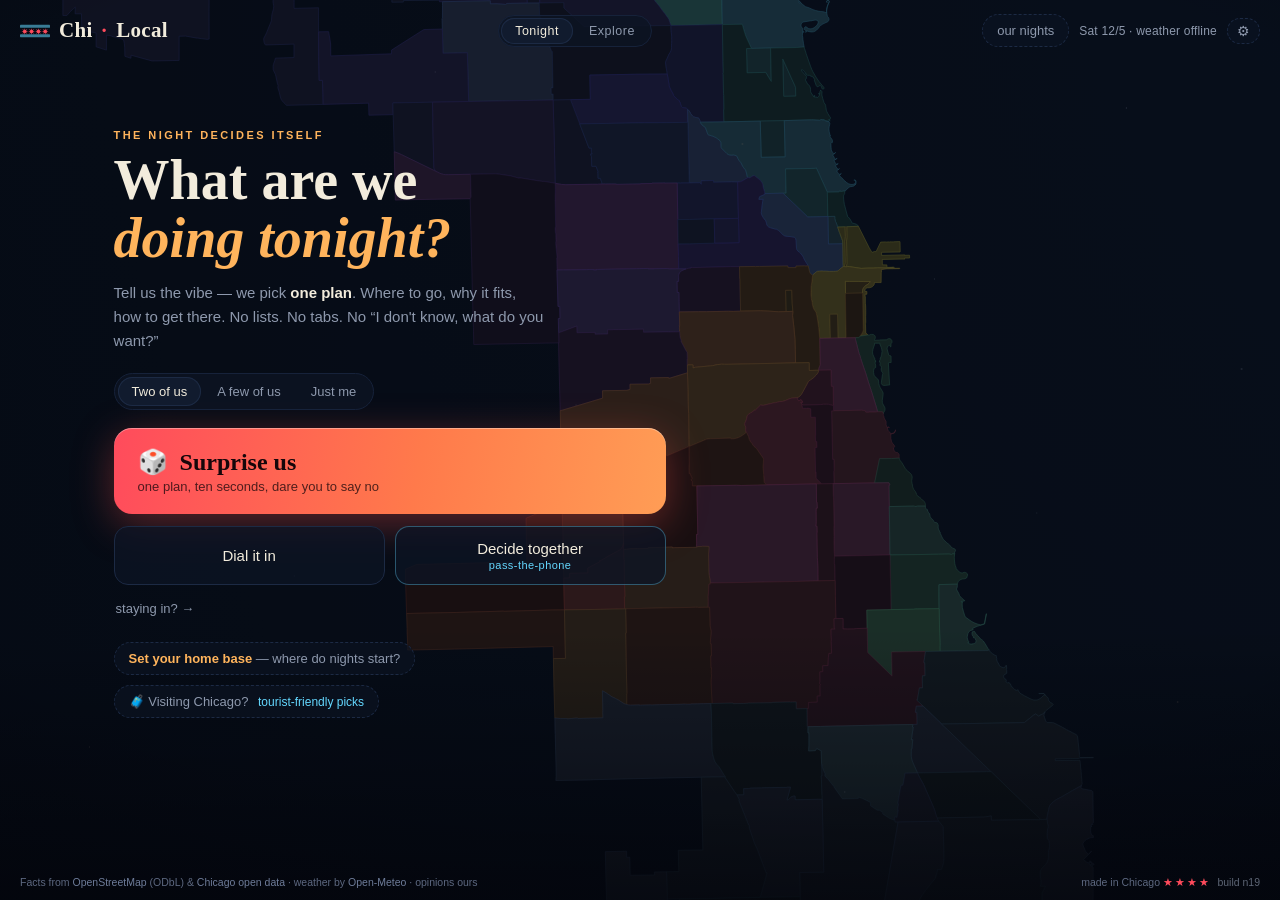
==== site/index.html @ b0a59057 "Round 12: boundary review vs realtor map — keep official lines, adopt the names Reviewed our boundar" ====
<!DOCTYPE html>
<html lang="en">
<head>
<meta charset="utf-8"/>
<meta name="viewport" content="width=device-width, initial-scale=1, viewport-fit=cover"/>
<title>ChiLocal — tell us the vibe, we'll decide your night</title>
<meta name="description" content="One plan for tonight in Chicago: where to go, why it fits, how to get there. Built for two."/>
<meta name="theme-color" content="#070c16"/>
<link rel="manifest" href="manifest.webmanifest"/>
<link rel="apple-touch-icon" href="icon-192.png"/>
<meta name="apple-mobile-web-app-capable" content="yes"/>
<meta name="apple-mobile-web-app-status-bar-style" content="black-translucent"/>
<!-- tile CDNs: warm the TLS handshake so the first tiles of every zoom stop
     land sooner — the sharpen-in window at a stop is pure network time -->
<link rel="preconnect" href="https://a.basemaps.cartocdn.com" crossorigin/>
<link rel="preconnect" href="https://b.basemaps.cartocdn.com" crossorigin/>
<link rel="preconnect" href="https://c.basemaps.cartocdn.com" crossorigin/>
<link rel="preconnect" href="https://d.basemaps.cartocdn.com" crossorigin/>
<link rel="preconnect" href="https://server.arcgisonline.com" crossorigin/>
<link rel="stylesheet" href="css/night.css?v=n19"/>
<!-- the Chicago star, six points, in night coral — the city on the tab -->
<link rel="icon" href="data:image/svg+xml,%3Csvg xmlns='http://www.w3.org/2000/svg' viewBox='0 0 24 24'%3E%3Crect width='24' height='24' rx='5' fill='%23070c16'/%3E%3Cpath fill='%23ff4b5c' d='M12 3.2 13.3 8.5 17.9 5.6 15 10.2 20.3 11.5 15 12.8 17.9 17.4 13.3 14.5 12 19.8 10.7 14.5 6.1 17.4 9 12.8 3.7 11.5 9 10.2 6.1 5.6 10.7 8.5Z'/%3E%3C/svg%3E"/>
</head>
<body data-screen="ask">
<div id="app">

  <header>
    <div id="wordmark" class="wordmark" role="button" tabindex="0">
      <svg class="wm-flag" viewBox="0 0 44 26" aria-hidden="true">
        <rect x="0" y="4"  width="44" height="4.4" rx="1" class="fl-stripe"/>
        <rect x="0" y="17.6" width="44" height="4.4" rx="1" class="fl-stripe"/>
        <g class="fl-stars">
          <path d="M7 8.8 7.8 11.9 10.5 10.2 8.8 12.9 11.9 13.7 8.8 14.5 10.5 17.2 7.8 15.5 7 18.6 6.2 15.5 3.5 17.2 5.2 14.5 2.1 13.7 5.2 12.9 3.5 10.2 6.2 11.9Z"/>
          <path transform="translate(10 0)" d="M7 8.8 7.8 11.9 10.5 10.2 8.8 12.9 11.9 13.7 8.8 14.5 10.5 17.2 7.8 15.5 7 18.6 6.2 15.5 3.5 17.2 5.2 14.5 2.1 13.7 5.2 12.9 3.5 10.2 6.2 11.9Z"/>
          <path transform="translate(20 0)" d="M7 8.8 7.8 11.9 10.5 10.2 8.8 12.9 11.9 13.7 8.8 14.5 10.5 17.2 7.8 15.5 7 18.6 6.2 15.5 3.5 17.2 5.2 14.5 2.1 13.7 5.2 12.9 3.5 10.2 6.2 11.9Z"/>
          <path transform="translate(30 0)" d="M7 8.8 7.8 11.9 10.5 10.2 8.8 12.9 11.9 13.7 8.8 14.5 10.5 17.2 7.8 15.5 7 18.6 6.2 15.5 3.5 17.2 5.2 14.5 2.1 13.7 5.2 12.9 3.5 10.2 6.2 11.9Z"/>
        </g>
      </svg>
      Chi<span class="dot">·</span>Local</div>
    <nav id="mode-seg" class="seg mode" aria-label="mode">
      <button data-m="tonight" class="on">Tonight</button>
      <button data-m="explore">Explore</button>
    </nav>
    <div class="head-right">
      <button id="nights-chip" class="chip-btn" style="display:none"></button>
      <span id="ctx-chip" class="ctx"></span>
      <button id="settings-chip" class="chip-btn gear" aria-label="settings">⚙</button>
    </div>
  </header>

  <!-- the map is the stage; screens play on top of it -->
  <div id="mapwrap">
    <svg id="nm"></svg>
    <div class="nm-sweep"></div>
    <div class="nm-vignette"></div>
    <div class="nm-attrib">detail © OpenStreetMap contributors © CARTO</div>
  </div>

  <!-- explore map controls -->
  <div id="map-controls">
    <div class="seg" id="tilt-seg">
      <button data-t="flat">Flat</button>
      <button data-t="mid" class="on">2.5D</button>
      <button data-t="full">3D</button>
    </div>
    <div class="seg" id="bm-seg" title="detail map style">
      <button data-b="night">Night</button>
      <button data-b="sat">Satellite</button>
      <button data-b="none">Diorama</button>
    </div>
    <div class="ov-chips">
      <button id="ov-transit">🚇 L lines</button>
      <button id="ov-metra">🚆 Metra</button>
      <button id="ov-divvy">🚲 Divvy</button>
      <button id="ov-streets">🛣 Streets</button>
      <button id="ov-locate">📍 Find me</button>
    </div>
    <span class="hint">drag to pan · scroll to zoom</span>
  </div>

  <!-- camera cluster: bottom-right, like every map you've ever used -->
  <div id="cam-dock">
    <div class="seg" id="cam-seg" title="zoom · rotate">
      <button data-c="zin" aria-label="zoom in">+</button>
      <button data-c="zout" aria-label="zoom out">−</button>
      <button data-c="rl" aria-label="rotate left">⟲</button>
      <button data-c="rr" aria-label="rotate right">⟳</button>
      <button data-c="north" aria-label="face north">N</button>
    </div>
  </div>

  <main>
    <!-- ASK ------------------------------------------------------------- -->
    <section class="screen" id="screen-ask">
      <div class="ask-inner">
        <p class="kicker">THE NIGHT DECIDES ITSELF</p>
        <h1>What are we<br/><em>doing tonight?</em></h1>
        <p class="promise">Tell us the vibe — we pick <b>one plan</b>. Where to go, why it fits, how to get there. No lists. No tabs. No “I don't know, what do you want?”</p>

        <div id="party-seg" class="seg party">
          <button data-v="couple">Two of us</button>
          <button data-v="group">A few of us</button>
          <button data-v="solo">Just me</button>
        </div>

        <button id="btn-surprise" class="cta">
          <span class="cta-big">🎲 &nbsp;Surprise us</span>
          <span class="cta-sub">one plan, ten seconds, dare you to say no</span>
        </button>

        <div class="secondary-row">
          <button id="btn-dial" class="btn ghost">Dial it in</button>
          <button id="btn-two" class="btn ghost accent">Decide together <span class="tp">pass-the-phone</span></button>
        </div>

        <button id="btn-stayin" class="linkish stayin-link">staying in? →</button>

        <div class="ask-foot">
          <button id="home-chip" class="chip-btn"></button>
          <button id="visit-chip" class="chip-btn">🧳 Visiting Chicago? <span class="edit">tourist-friendly picks</span></button>
          <p id="nudge" class="nudge" hidden></p>
        </div>
      </div>
    </section>

    <!-- DIAL IT IN -------------------------------------------------------- -->
    <section class="screen" id="screen-vibes">
      <div class="panel">
        <button class="back-ask linkish">← tonight</button>
        <h2>What's the <em>vibe?</em></h2>
        <div id="vibe-grid" class="vibe-grid"></div>
        <div id="dials-out" class="dials"></div>
        <button id="go-dial" class="cta slim" disabled><span class="cta-big">Decide for us →</span></button>
      </div>
    </section>

    <!-- TWO-PLAYER ---------------------------------------------------------- -->
    <section class="screen" id="screen-two">
      <div class="panel">
        <button class="back-ask linkish">← tonight</button>
        <p class="kicker">DATE-NIGHT ROULETTE</p>
        <h2 id="two-title"></h2>
        <p class="mutep" id="two-sub"></p>
        <div id="two-vibes" class="vibe-grid sm"></div>
        <div id="two-binaries" class="binaries"></div>
        <button id="two-next" class="cta slim" disabled></button>
      </div>
    </section>

    <!-- PASS THE PHONE ------------------------------------------------------ -->
    <section class="screen" id="screen-pass">
      <div class="panel center">
        <div class="pass-card">
          <div class="pass-icon">🤝</div>
          <h2>Pass the phone.</h2>
          <p class="mutep">No peeking at their picks — the engine finds the overlap. Everyone gets one veto.</p>
          <button id="pass-go" class="cta slim"><span class="cta-big">I'm player two →</span></button>
        </div>
      </div>
    </section>

    <!-- DECIDING ------------------------------------------------------------ -->
    <section class="screen" id="screen-deciding">
      <div class="deciding-hud">
        <div class="spinner"><span></span><span></span><span></span></div>
        <p id="think-line"></p>
      </div>
    </section>

    <!-- REVEAL --------------------------------------------------------------- -->
    <section class="screen" id="screen-reveal">
      <div class="sheet">
        <div class="sheet-grab"></div>
        <p class="kicker" id="rv-kicker"></p>
        <h2 id="rv-name" class="rv-name"></h2>
        <p class="rv-meta" id="rv-meta"></p>
        <p class="rv-take" id="rv-take"></p>
        <p class="rv-why" id="rv-why"></p>
        <p class="rv-hours" id="rv-hours"></p>
        <details class="risks" id="rv-risks" hidden></details>
        <div class="then" id="rv-second" hidden></div>
        <div class="actions">
          <button id="rv-lock" class="btn primary">Lock it in</button>
          <button id="rv-reroll" class="btn ghost">🎲 Reroll</button>
          <button id="rv-save" class="btn ghost heart">♡ Save</button>
        </div>
        <div id="rv-vetoes" class="vetoes" hidden></div>
        <div id="rv-alts" class="alts"></div>
        <button class="back-ask linkish smallback">← start over</button>
      </div>
    </section>

    <!-- EXPLORE: the 2.5D catalog --------------------------------------------- -->
    <section class="screen" id="screen-explore">
      <button id="ex-fold" class="ex-fold" aria-label="hide panel">⟩</button>
      <div class="ex-sheet" id="ex-sheet"></div>
    </section>

    <!-- LOCKED ---------------------------------------------------------------- -->
    <section class="screen" id="screen-locked">
      <div class="panel center locked">
        <div id="burst"></div>
        <p class="kicker" id="lk-date"></p>
        <h1 id="lk-title" class="lk-title"></h1>
        <div class="lk-stars" aria-hidden="true">★ ★ ★ ★</div>
        <h2 id="lk-hero" class="lk-hero"></h2>
        <p class="rv-meta" id="lk-meta"></p>
        <p class="lk-second" id="lk-second"></p>
        <p class="mutep" id="lk-profile-hint" hidden>tap a name to see its full profile</p>
        <div class="actions column">
          <a id="lk-directions" class="btn primary" target="_blank" rel="noopener">Get directions</a>
          <button id="lk-share" class="btn ghost">Share our plan</button>
          <button id="lk-again" class="btn ghost">Plan another night</button>
        </div>
      </div>
    </section>
  </main>

  <!-- dialogs -->
  <dialog id="where">
    <button class="x" aria-label="close">×</button>
    <h3>Where do nights start?</h3>
    <p class="mutep">Your home base — we measure “how far” from here. Saved on this device.</p>
    <button id="where-geo" class="btn ghost">Use my location</button>
    <input id="where-q" placeholder="Search neighborhoods…" autocomplete="off"/>
    <div id="where-list" class="where-list"></div>
  </dialog>

  <dialog id="nights">
    <button class="x" aria-label="close">×</button>
    <h3>Our nights</h3>
    <div id="nights-body"></div>
  </dialog>

  <dialog id="addplace">
    <button class="x" aria-label="close">×</button>
    <h3>Add your own spot</h3>
    <p class="mutep">Lives on this device, joins your wishlist pool, and the engine can pick it. Suggest it to ChiLocal afterward if it deserves the big list.</p>
    <input id="ap-name" placeholder="Name of the place *" autocomplete="off"/>
    <select id="ap-cat" class="ap-select"></select>
    <div class="dial"><label>Price</label><div class="seg" id="ap-price"></div></div>
    <div class="dial" style="margin-top:10px"><label>What it's for *</label><div class="fchips" id="ap-vibes"></div></div>
    <textarea id="ap-take" rows="2" maxlength="160" placeholder="Your one-line take (optional)"></textarea>
    <div class="ap-locrow">
      <button class="btn ghost" id="ap-pick">📍 Pin it on the map *</button>
      <span id="ap-loc" class="mutep"></span>
    </div>
    <button class="cta slim" id="ap-save" disabled><span class="cta-big">Save to your places</span></button>
  </dialog>

  <dialog id="settings">
    <button class="x" aria-label="close">×</button>
    <h3>Make it yours</h3>
    <p class="mutep">Colors and type, saved on this device. The map repaints live — play with it.</p>
    <div class="set-row"><label>Route light</label><input type="color" id="set-amber" data-var="--amber"/></div>
    <div class="set-row"><label>The star</label><input type="color" id="set-coral" data-var="--coral"/></div>
    <div class="set-row"><label>Sky blue</label><input type="color" id="set-sky" data-var="--skyblue"/></div>
    <div class="set-row col"><label>Map palette</label>
      <div class="seg" id="set-pal">
        <button data-p="classic">Classic</button>
        <button data-p="neon">Neon</button>
        <button data-p="ember">Ember</button>
        <button data-p="steel">Steel</button>
      </div>
    </div>
    <div class="set-row col"><label>Name size</label>
      <div class="seg" id="set-lbl">
        <button data-l="0.88">A−</button>
        <button data-l="1">A</button>
        <button data-l="1.18">A+</button>
      </div>
    </div>
    <button class="btn ghost" id="set-reset">Reset to ChiLocal night</button>
  </dialog>

  <dialog id="tworoom">
    <button class="x" aria-label="close">×</button>
    <div id="tr-body"></div>
  </dialog>

  <dialog id="stayin">
    <button class="x" aria-label="close">×</button>
    <h3>Staying in?</h3>
    <p class="mutep">Full stay-in nights (cook-something with what's fresh, movie roulette, board-game picks) are <b>v2 — we're perfecting going out first.</b> Tonight we can offer one coin flip:</p>
    <button id="coin" class="btn ghost">Flip: cook vs. order in</button>
    <p id="coin-result" class="coin-result"></p>
    <button id="stayin-out" class="cta slim"><span class="cta-big">No — take us out 🎲</span></button>
  </dialog>

  <div id="toast"></div>

  <footer>
    <span>Facts from <a href="https://www.openstreetmap.org/copyright" target="_blank" rel="noopener">OpenStreetMap</a> (ODbL) &amp; <a href="https://data.cityofchicago.org" target="_blank" rel="noopener">Chicago open data</a> · weather by <a href="https://open-meteo.com" target="_blank" rel="noopener">Open-Meteo</a> · opinions ours</span>
    <span class="ft-chi">made in Chicago <b class="ft-stars">★★★★</b> <i class="build">build n19</i></span>
  </footer>
</div>

<script type="module" src="js/night/app.js?v=n19"></script>
</body>
</html>
---- site/css/night.css ----
/* night.css — ChiLocal's night system.
 * A dark city, warm light. The map is the stage; type does the talking.
 * No frameworks, no webfonts — Georgia italic carries the editorial voice. */

:root {
  --ink:      #04070e;   /* page depth */
  --night:    #070c16;   /* base surface */
  --panel:    #0d1524;   /* raised surface */
  --panel-2:  #111b2e;
  --line:     #1c2a44;
  --line-soft:#16223a;
  --text:     #f2ecdc;   /* warm paper */
  --muted:    #8e99ad;
  --amber:    #ffb45c;   /* route light */
  --coral:    #ff4b5c;   /* the star */
  --skyblue:  #64d8ff;   /* chicago-flag blue, cooled */
  --ok:       #58d69a;
  --warn:     #ffcf5c;
  --serif: Georgia, 'Times New Roman', serif;
  --sans: -apple-system, BlinkMacSystemFont, "Segoe UI", Roboto, Helvetica, Arial, sans-serif;
}

* { box-sizing: border-box; }
/* a full-viewport app owns the viewport: no document scroll room, ever.
 * (the radar-sweep div overhangs the viewport by design — without this,
 * html gains ~220px of real scrollable height that wheel/keys can reach) */
html, body { margin: 0; height: 100%; overflow: hidden; overscroll-behavior: none; }
body {
  background: var(--ink);
  color: var(--text);
  font-family: var(--sans);
  overflow: hidden;
  -webkit-font-smoothing: antialiased;
}
button { font-family: inherit; color: inherit; cursor: pointer; }
a { color: var(--skyblue); text-decoration: none; }
a:hover { text-decoration: underline; }

#app { position: relative; height: 100dvh; display: flex; flex-direction: column; opacity: 0; transition: opacity .5s; }
#app.ready { opacity: 1; }

/* ------------------------------- header --------------------------------- */
header {
  position: relative; z-index: 30;
  display: flex; align-items: center; justify-content: space-between;
  padding: 14px 20px 10px;
  pointer-events: none; /* the map runs underneath — only controls catch taps */
  user-select: none; -webkit-user-select: none;
}
header > * { pointer-events: auto; }
.wordmark {
  font-family: var(--serif); font-weight: 700; font-size: 21px; letter-spacing: .3px;
  cursor: pointer; user-select: none;
  display: flex; align-items: center; gap: 9px;
}
/* the flag of Chicago, night edition: two cooled-blue stripes, four coral
 * stars — the same palette the whole app is built from */
.wm-flag { width: 30px; height: 18px; flex: none; }
@media (max-width: 430px) { .wm-flag { display: none; } } /* tight phone headers */
.wm-flag .fl-stripe { fill: rgba(100, 216, 255, .55); }
.wm-flag .fl-stars path { fill: var(--coral); }
.wordmark .dot { color: var(--coral); }
.wm-sub {
  font-style: italic; font-weight: 400; font-size: 15px; color: var(--amber);
  margin-left: 2px;
}
.head-right { display: flex; align-items: center; gap: 10px; }
.ctx { font-size: 12px; color: var(--muted); letter-spacing: .2px; white-space: nowrap; }

/* --------------------------------- map ----------------------------------- */
#mapwrap::before {
  content: ""; position: absolute; inset: 0; z-index: 2; pointer-events: none; opacity: .5;
  background-image:
    radial-gradient(1.2px 1.2px at 12% 22%, rgba(207,228,255,.8), transparent 100%),
    radial-gradient(1px 1px at 34% 8%, rgba(207,228,255,.55), transparent 100%),
    radial-gradient(1.4px 1.4px at 58% 16%, rgba(255,214,170,.5), transparent 100%),
    radial-gradient(1px 1px at 73% 31%, rgba(207,228,255,.6), transparent 100%),
    radial-gradient(1.1px 1.1px at 88% 12%, rgba(207,228,255,.7), transparent 100%),
    radial-gradient(1px 1px at 81% 57%, rgba(207,228,255,.4), transparent 100%),
    radial-gradient(1.3px 1.3px at 92% 78%, rgba(255,214,170,.45), transparent 100%),
    radial-gradient(1px 1px at 66% 88%, rgba(207,228,255,.5), transparent 100%),
    radial-gradient(1.2px 1.2px at 23% 64%, rgba(207,228,255,.45), transparent 100%),
    radial-gradient(1px 1px at 7% 83%, rgba(255,214,170,.4), transparent 100%),
    radial-gradient(1px 1px at 45% 45%, rgba(207,228,255,.35), transparent 100%),
    radial-gradient(1.5px 1.5px at 97% 41%, rgba(207,228,255,.6), transparent 100%);
}
#mapwrap {
  position: absolute; inset: 0; z-index: 0; overflow: hidden;
  transition: opacity .8s ease, filter .8s ease;
  opacity: .48; filter: saturate(.85);
  user-select: none; -webkit-user-select: none;
  /* rotation only exists in explore — Tonight's labels must not counter-
   * rotate against a map that isn't rotated */
  --bearing-eff: 0deg;
}
#mapwrap.explore { --bearing-eff: var(--bearing, 0deg); }
#mapwrap.on { opacity: 1; filter: none; }
/* overflow visible: under tilt/rotation the element's corners would
 * otherwise show as empty triangles — the map paints past its box and
 * #mapwrap's overflow:hidden does the real clipping */
#nm { width: 100%; height: 100%; display: block; -webkit-tap-highlight-color: transparent; overflow: visible; }

/* while a pan is live, nothing anywhere may start a text selection —
 * and the cursor reads "grabbing" even over the hit layer's pointer */
body.map-dragging, body.map-dragging * {
  user-select: none !important; -webkit-user-select: none !important;
  cursor: grabbing !important;
}

/* the interaction twin of every hood: invisible, immobile, owns the pointer */
.nm-hit { fill: none; stroke: none; pointer-events: none; }
#mapwrap.explore .nm-hit { pointer-events: fill; cursor: pointer; }

.nm-hood {
  fill: var(--face, #0f1830); stroke: var(--edge, #24365c); stroke-width: 1;
  stroke-opacity: .62;
  vector-effect: non-scaling-stroke;
  /* fill-opacity fades so the real-map handover doesn't flash mid-zoom */
  transition: fill .25s ease, stroke .25s ease, fill-opacity .45s ease;
}
.nm-hoodg { transition: transform .25s cubic-bezier(.2,.85,.3,1), filter .25s ease; }
.nm-wall { fill: url(#nm-wallgrad); stroke: none; display: none; transition: transform .25s cubic-bezier(.2,.85,.3,1), opacity .45s ease; transform: translateY(var(--wd, 8px)); }

/* camera in motion: geometry moves every frame — transitions would smear */
#mapwrap.moving .nm-hoodg,
#mapwrap.moving #nm-spot { transition: none !important; }
/* walls: transform snaps with the camera, but opacity keeps fading so the
 * tiles-on handover stays smooth even mid-zoom */
#mapwrap.moving .nm-wall { transition: opacity .45s ease !important; }
/* the HTML billboard layer: names render OUTSIDE the transformed SVG at
 * their true screen size — no scale chain, so no engine can blur them.
 * Positions + font sizes are set per frame through the projection math. */
.nm-lbl-layer {
  position: absolute; inset: 0; z-index: 3;
  pointer-events: none; overflow: hidden;
}
.nm-hoodlabel {
  position: absolute; left: 0; top: 0; will-change: transform;
  font-family: var(--sans); font-weight: 600; font-size: 11.5px;
  letter-spacing: .09em; color: #e2ecff; opacity: 0; white-space: nowrap;
  text-shadow: 0 1px 3px rgba(3,6,13,.95), 0 0 5px rgba(3,6,13,.85), 0 0 1px rgba(3,6,13,.95);
  transition: opacity .25s ease;
}
/* while the .9s bearing transition runs, street names (still SVG) rotate on
 * the same curve; the billboards track the projection frame-by-frame */
#mapwrap.rotating .nm-streetlabel,
#mapwrap.rotating .nm-homelabel,
#mapwrap.rotating .nm-routelabel {
  transition: opacity .25s ease, transform .9s cubic-bezier(.3,.8,.3,1);
}
.nm-hoodlabel.show { opacity: 1 !important; }
#mapwrap.explore .nm-hoodlabel.vis { opacity: .55; }

/* -------- explore: the 2.5D diorama (three view presets) -------- */
#nm { transition: transform .9s cubic-bezier(.3,.8,.3,1); }
#mapwrap.explore.tilt-mid #nm {
  transform: perspective(1500px) rotateX(16deg) rotate(var(--bearing, 0deg));
  transform-origin: 50% 55%;
}
#mapwrap.explore.tilt-full #nm {
  transform: perspective(1300px) rotateX(28deg) rotate(var(--bearing, 0deg));
  transform-origin: 50% 62%;
}
#mapwrap.explore.tilt-flat #nm { transform: rotate(var(--bearing, 0deg)); transform-origin: 50% 50%; }
#mapwrap.explore.tilt-flat .nm-wall { display: none; }
#mapwrap.explore #nm { touch-action: none; cursor: grab; }
#mapwrap.explore #nm:active { cursor: grabbing; }
#mapwrap.explore .nm-wall { display: block; }

/* hover: the tile lifts toward you (class set from the static hit layer,
 * so the lift can never slide the target out from under the cursor) */
#mapwrap.explore .nm-hoodg.hov { transform: translateY(calc(-1 * var(--lift, 12px))); filter: drop-shadow(0 10px 14px rgba(0,0,0,.55)); }
#mapwrap.explore .nm-hoodg.hov .nm-wall { transform: translateY(calc(var(--wd, 8px) + var(--lift, 12px))); }
#mapwrap.explore .nm-hoodg.hov .nm-hood {
  fill: var(--face-hov, #223354); stroke: var(--edge, #5f80c0); stroke-opacity: 1; stroke-width: 1.2;
}

/* selected: clearly stronger than hover — higher, warmer, rimmed in amber */
#mapwrap.explore .nm-hoodg.sel { transform: translateY(calc(-1.5 * var(--lift, 12px))); filter: drop-shadow(0 18px 26px rgba(0,0,0,.65)); }
#mapwrap.explore .nm-hoodg.sel .nm-wall { transform: translateY(calc(var(--wd, 8px) + 1.5 * var(--lift, 12px))); }
#mapwrap.explore .nm-hoodg.sel .nm-hood {
  fill: var(--face-sel, #2b3554); stroke: var(--amber); stroke-width: 1.5; stroke-opacity: 1;
}
/* the amber rim glow is LAYERED VECTOR STROKES, not a filter — CSS
 * drop-shadows rasterize at a capped resolution and turn into a blurry,
 * glitching band once you zoom deep into a selected neighborhood */
.nm-rim, .nm-rim-soft {
  fill: none; stroke: var(--amber); vector-effect: non-scaling-stroke;
  pointer-events: none; stroke-linejoin: round;
}
.nm-rim { stroke-width: 2.6; opacity: .55; }
.nm-rim-soft { stroke-width: 7; opacity: .16; }
/* the big soft filters are only safe at city scale — kill them once the
 * rasterized area would exceed the browser's filter budget and blur */
#mapwrap.zoomed .nm-hoodg.sel,
#mapwrap.zoomed .nm-hoodg.hov { filter: none; }
/* SPOTLIGHT: a selected neighborhood owns the stage — everything else
 * recedes (fill-opacity transitions on .nm-hood keep this smooth) */
#mapwrap.explore.hood-sel .nm-hoodg:not(.sel):not(.hov) .nm-hood { fill-opacity: .42; }
#mapwrap.explore.hood-sel .nm-hoodg:not(.sel):not(.hov) .nm-wall { opacity: .45; }
#mapwrap.explore.hood-sel .nm-hoodlabel.vis { opacity: .26; }
/* ...but over real-map tiles the schematic must stay translucent */
#mapwrap.tiles-on.hood-sel .nm-hoodg:not(.sel):not(.hov) .nm-hood { fill-opacity: .07; }

/* venue lights ride the raised tile */
#mapwrap.explore.hood-sel #nm-spot {
  transform: translateY(calc(-1.5 * var(--lift, 12px)));
  transition: transform .25s cubic-bezier(.2,.85,.3,1);
}
@media (max-width: 919px) {
  #mapwrap.explore.tilt-mid #nm { transform: perspective(1100px) rotateX(13deg) rotate(var(--bearing, 0deg)); transform-origin: 50% 40%; }
  #mapwrap.explore.tilt-full #nm { transform: perspective(900px) rotateX(22deg) rotate(var(--bearing, 0deg)); transform-origin: 50% 42%; }
}
.nm-scan { fill: #22375f; }
.nm-hood-glow {
  fill: rgba(255, 200, 130, .04); stroke: #ffb45c;
  stroke-width: 1.6; vector-effect: non-scaling-stroke;
  animation: hood-breathe 3.2s ease-in-out infinite;
  pointer-events: none;
}
.nm-hood-glow-soft {
  fill: none; stroke: #ffb45c; stroke-width: 6; opacity: .18;
  vector-effect: non-scaling-stroke; stroke-linejoin: round;
  animation: hood-breathe 3.2s ease-in-out infinite;
  pointer-events: none;
}
@keyframes hood-breathe {
  0%, 100% { stroke-opacity: .4; }
  50% { stroke-opacity: .95; }
}

.nm-routeline { fill: none; stroke: var(--amber); stroke-linecap: round; opacity: .95; }
.nm-homelabel, .nm-routelabel {
  font-family: var(--sans); font-weight: 600; font-size: 10.5px;
  paint-order: stroke; stroke: rgba(3,6,13,.8); stroke-width: .16em; stroke-linejoin: round;
  pointer-events: none; transform-box: fill-box; transform-origin: center;
  transform: rotate(calc(-1 * var(--bearing-eff, 0deg))) scale(var(--zf, 1));
}
.nm-homelabel { fill: #9fd8f0; }
.nm-routelabel { fill: rgba(255, 214, 170, .9); font-style: italic; font-weight: 500; }
.nm-hopline   { fill: none; stroke: var(--skyblue); stroke-linecap: round; stroke-dasharray: 3 5; opacity: .8; }
.nm-home   { fill: var(--skyblue); opacity: .95; }
.nm-second { fill: var(--skyblue); }
.nm-spot-core { fill: var(--coral); }
.nm-spot-halo { fill: rgba(255, 75, 92, .3); }
.nm-spot-dot {
  fill: var(--amber); opacity: .92;
  r: calc(var(--uz, 1px) * 4.6);
  stroke: rgba(6,10,18,.85); stroke-width: calc(var(--uz, 1px) * 1.4);
  /* glow radius in --uz so it scales WITH the dot instead of ballooning
   * into a soft orb at deep zoom (filter units are user units) */
  filter: drop-shadow(0 0 calc(var(--uz, 1px) * 3) rgba(255,180,92,.9));
}
.nm-spot-hit { fill: transparent; cursor: pointer; r: calc(var(--uz, 1px) * 13); }
.nm-spotlabel {
  position: absolute; left: 0; top: 0; will-change: transform;
  font-family: var(--sans); font-weight: 600; font-size: 10px;
  letter-spacing: .04em; color: #ffd9a8; opacity: 0; white-space: nowrap;
  text-shadow: 0 1px 3px rgba(3,6,13,.95), 0 0 4px rgba(3,6,13,.85);
  transition: opacity .3s;
}
#mapwrap.zoomed2 .nm-spotlabel.vis { opacity: .95; }

/* zoom-detail tier: parks + water fade in as you get closer */
.nm-park { fill: #0d2019; stroke: #162c22; stroke-width: .5; vector-effect: non-scaling-stroke; opacity: 0; transition: opacity .6s; }
.nm-waterbody { fill: #0b1d36; stroke: #16305a; stroke-width: .5; vector-effect: non-scaling-stroke; opacity: 0; transition: opacity .5s; }
#mapwrap.zoomed .nm-park { opacity: .55; }
#mapwrap.zoomed .nm-waterbody { opacity: .9; }
/* once real tiles carry the cartography, our simplified park/water shapes
 * would sit slightly offset over the genuine ones — hand over completely */
#mapwrap.tiles-on .nm-park, #mapwrap.tiles-on .nm-waterbody { opacity: 0; }

/* real-map tile tier: fades in past neighborhood zoom; the schematic
 * neighborhood layer thins to a tinted overlay so streets/buildings read */
#nm-tiles { opacity: 0; transition: opacity .5s ease; pointer-events: none; }
#mapwrap.tiles-on #nm-tiles { opacity: 1; }
/* per-IMAGE brightness lift (a filter on the whole group would blow the
 * browser's filter-raster budget at deep zoom; single tiles are small) */
.nm-tile { filter: brightness(1.5) saturate(1.08); }
/* CARTO's dark style gets VERY dim at block level (z17+): land sits at
 * ~#0e1013 and multiplying near-black stays near-black. contrast(<1) is a
 * levels lift — it raises the black floor toward mid-gray — so deep zoom
 * reads like a lit street, not a void. */
#mapwrap.zoomed2:not(.bm-sat) .nm-tile { filter: brightness(1.7) contrast(0.72) saturate(1.15); }
#mapwrap.bm-sat .nm-tile { filter: brightness(.72) saturate(.88); }
#mapwrap.bm-sat.zoomed2 .nm-tile { filter: brightness(.82) saturate(.92); }
#mapwrap.tiles-on .nm-hood { fill-opacity: .10; }
/* block-level: you're looking at ONE street now — the neighborhood tint has
 * done its job, get out of the light */
#mapwrap.tiles-on.zoomed2 .nm-hood { fill-opacity: .04; }
#mapwrap.bm-sat.tiles-on .nm-hood { fill-opacity: .05; }
#mapwrap.tiles-on .nm-hoodg.hov .nm-hood { fill-opacity: .26; }
#mapwrap.tiles-on .nm-hoodg.sel .nm-hood { fill-opacity: .10; }
#mapwrap.tiles-on .nm-wall { opacity: .35; }
#mapwrap.tiles-on #nm-streets, #mapwrap.tiles-on #nm-detail { opacity: 0 !important; }
.nm-attrib {
  position: absolute; left: 8px; bottom: 6px; z-index: 4; pointer-events: none;
  font-size: 10px; letter-spacing: .02em; color: #8b96ab;
  background: rgba(4, 7, 14, .55); padding: 2px 8px; border-radius: 7px;
  opacity: 0; transition: opacity .4s;
}
#mapwrap.tiles-on .nm-attrib { opacity: 1; }

/* "find me": device position + the accuracy circle it reports */
.nm-user-acc {
  fill: rgba(100, 216, 255, .09); stroke: rgba(100, 216, 255, .45);
  stroke-width: 1; vector-effect: non-scaling-stroke; stroke-dasharray: 4 4;
}
.nm-user-dot {
  fill: var(--skyblue); r: calc(var(--uz, 1px) * 5);
  stroke: rgba(6, 10, 18, .9); stroke-width: calc(var(--uz, 1px) * 1.6);
}
.nm-user-ring {
  fill: none; stroke: var(--skyblue); stroke-width: 1.4;
  vector-effect: non-scaling-stroke; transform-box: fill-box; transform-origin: center;
  r: calc(var(--uz, 1px) * 5);
  animation: user-pulse 2.4s ease-out infinite;
}
@keyframes user-pulse {
  0% { transform: scale(1); opacity: .9; }
  75% { transform: scale(3.2); opacity: 0; }
  100% { opacity: 0; }
}

/* add-a-place placement mode */
#mapwrap.placing #nm { cursor: crosshair !important; }

/* orientation overlays — transit is a toggle; streets also auto-appear on
 * zoom. Opacity (not display) so they fade in instead of popping mid-zoom. */
#nm-streets, #nm-transit { opacity: 0; pointer-events: none; transition: opacity .45s ease; }
#mapwrap.show-streets #nm-streets, #mapwrap.zoomed #nm-streets { opacity: 1; }
#mapwrap.show-transit #nm-transit { opacity: 1; }
#nm-metra { opacity: 0; pointer-events: none; transition: opacity .45s ease; }
#mapwrap.show-metra #nm-metra { opacity: 1; }
/* Divvy docks: a faint dusting at city scale, real markers once zoomed */
#nm-divvy { opacity: 0; pointer-events: none; transition: opacity .45s ease; }
#mapwrap.show-divvy #nm-divvy { opacity: .5; }
#mapwrap.show-divvy.zoomed #nm-divvy { opacity: 1; }
.nm-dock {
  pointer-events: none;
  r: calc(var(--uz, 1px) * 1.4);
  fill: #52c5ee; stroke: rgba(6, 10, 18, .85);
  stroke-width: calc(var(--uz, 1px) * .5);
}
#mapwrap.zoomed2 .nm-dock { r: calc(var(--uz, 1px) * 1.9); }
.nm-metra {
  fill: none; stroke: #94a2b8; stroke-width: 1.5; stroke-dasharray: 7 5;
  opacity: .7; vector-effect: non-scaling-stroke;
}
.nm-station {
  pointer-events: none;
  r: calc(var(--uz, 1px) * 2.6);
  fill: #e8eef8; stroke: rgba(6, 10, 18, .9);
  stroke-width: calc(var(--uz, 1px) * 1);
}
.nm-street {
  fill: none; stroke: #3d5c92; stroke-width: 1; opacity: .5;
  vector-effect: non-scaling-stroke;
}
#mapwrap.zoomed2 .nm-street { stroke-width: 1.3; opacity: .68; }
.nm-rail {
  fill: none; stroke-width: 2.2; opacity: .9; stroke-linecap: round;
  vector-effect: non-scaling-stroke;
  /* no filter: a drop-shadow over city-spanning paths rasterizes huge */
}
.nm-streetlabel {
  font-family: var(--sans); font-weight: 500; font-size: 9.4px;
  letter-spacing: .08em; fill: #8fa3c8; opacity: 0; pointer-events: none;
  paint-order: stroke; stroke: rgba(3,6,13,.7); stroke-width: .12em; stroke-linejoin: round;
  transform-box: fill-box; transform-origin: center;
  transform: rotate(calc(-1 * var(--bearing-eff, 0deg))) scale(var(--zf, 1));
  transition: opacity .3s;
}
#mapwrap.zoomed .nm-streetlabel.vis { opacity: .95; }

/* map controls (explore only) */
#map-controls {
  position: absolute; z-index: 25; left: 16px; top: 64px;
  display: none; flex-direction: column; gap: 8px; align-items: flex-start;
  user-select: none; -webkit-user-select: none;
}
body[data-screen="explore"] #map-controls { display: flex; }
#map-controls .seg { padding: 2px; }
#map-controls .seg button { padding: 5px 11px; font-size: 11.5px; }
#map-controls .ov-chips { display: flex; gap: 6px; }
#map-controls .ov-chips button {
  background: rgba(13,21,36,.85); border: 1px solid var(--line-soft); color: var(--muted);
  border-radius: 999px; padding: 6px 12px; font-size: 11.5px; transition: all .15s;
  backdrop-filter: blur(6px);
}
#map-controls .ov-chips button.on { color: var(--text); border-color: var(--skyblue); box-shadow: 0 0 0 1px rgba(100,216,255,.4); }
#map-controls .hint { font-size: 10.5px; color: #5d6880; letter-spacing: .04em; }
@media (max-width: 919px) {
  #map-controls { top: 104px; left: 12px; }
}

/* camera dock: bottom-right of the VISIBLE map, clear of the panel */
#cam-dock {
  position: absolute; z-index: 25; right: 16px; bottom: 30px;
  display: none; user-select: none; -webkit-user-select: none;
}
body[data-screen="explore"] #cam-dock { display: block; }
#cam-dock .seg {
  display: flex; flex-direction: column; padding: 2px;
  backdrop-filter: blur(6px);
}
#cam-dock .seg button { padding: 8px 10px; font-size: 13px; min-width: 34px; }
@media (min-width: 920px) {
  body:not(.ex-folded) #cam-dock { right: 446px; }
}
@media (max-width: 919px) {
  #cam-dock { right: 10px; bottom: calc(48% + 12px); }
}

/* the browse panel folds away — the map gets the whole stage */
.ex-fold {
  display: none; pointer-events: auto;
  position: absolute; z-index: 21; top: 50%; right: 430px;
  transform: translateY(-50%);
  width: 22px; height: 64px; border-radius: 10px 0 0 10px;
  background: rgba(13, 21, 36, .92); border: 1px solid var(--line);
  border-right: 0; color: var(--muted); font-size: 13px; padding: 0;
  transition: right .35s cubic-bezier(.3,.8,.3,1), color .15s;
}
.ex-fold:hover { color: var(--text); }
@media (min-width: 920px) { #screen-explore.active .ex-fold { display: block; } }
#screen-explore .ex-sheet { transition: transform .35s cubic-bezier(.3,.8,.3,1); }
#screen-explore.folded .ex-sheet { transform: translateX(108%); pointer-events: none; }
#screen-explore.folded .ex-fold { right: 0; }

.nm-pin > * { transform-box: fill-box; transform-origin: center; }
.nm-pin-core { fill: var(--coral); animation: pin-drop .55s cubic-bezier(.2,1.6,.4,1) both; }
.nm-pin-ring {
  fill: none; stroke: var(--coral); stroke-width: 1.2; vector-effect: non-scaling-stroke;
  animation: ring-pulse 2.2s ease-out .35s infinite;
}
.nm-pin-halo { fill: rgba(255, 75, 92, .28); animation: halo-in .8s ease-out both; }
@keyframes pin-drop { 0% { transform: scale(0) translateY(-40%); opacity: 0; } 60% { transform: scale(1.35); opacity: 1; } 100% { transform: scale(1); } }
@keyframes ring-pulse { 0% { transform: scale(.4); opacity: .9; } 80% { transform: scale(1.7); opacity: 0; } 100% { opacity: 0; } }
@keyframes halo-in { from { transform: scale(.2); opacity: 0; } to { transform: scale(1); opacity: 1; } }

.nm-label {
  position: absolute; z-index: 3; pointer-events: none;
  font-family: var(--serif); font-style: italic; font-size: 15px;
  color: rgba(255, 214, 170, .95);
  text-shadow: 0 1px 14px rgba(0,0,0,.95), 0 0 30px rgba(255,180,92,.25);
  letter-spacing: .04em;
  transform: translate(-50%, 8px);
  opacity: 0; transition: opacity .6s ease .2s;
}
.nm-label.show { opacity: 1; }
.nm-label::before {
  content: ""; display: block; width: 1px; height: 16px;
  background: linear-gradient(to bottom, rgba(255,180,92,.7), transparent);
  margin: 0 auto 3px;
}

.nm-vignette {
  position: absolute; inset: 0; pointer-events: none;
  background:
    radial-gradient(120% 90% at 50% 40%, transparent 55%, rgba(2,4,9,.55) 100%),
    linear-gradient(to top, rgba(2,4,9,.7), transparent 30%);
  transition: opacity .5s ease;
}
/* the atmosphere is for the diorama; over real cartography at depth it
 * just eats the little light the dark tiles have */
#mapwrap.tiles-on .nm-vignette { opacity: .35; }
.nm-sweep {
  position: absolute; inset: -30%; pointer-events: none; opacity: 0;
  background: conic-gradient(from 0deg, transparent 0 78%, rgba(100,216,255,.10) 88%, rgba(100,216,255,.22) 92%, transparent 100%);
  transition: opacity .4s;
}
#mapwrap.deciding .nm-sweep { opacity: 1; animation: sweep 2.4s linear infinite; }
@keyframes sweep { to { transform: rotate(360deg); } }

/* ------------------------------- screens ---------------------------------- */
main { position: relative; z-index: 10; flex: 1; min-height: 0; pointer-events: none; }
.screen {
  position: absolute; inset: 0; display: flex; min-height: 0;
  opacity: 0; pointer-events: none; transform: translateY(12px);
  visibility: hidden; /* hidden screens must never intercept clicks */
  transition: opacity .45s ease, transform .45s ease, visibility 0s .45s;
  overflow: hidden;
}
/* active screens stay pointer-transparent so the map underneath is
 * interactive; only their content containers catch input */
.screen.active { opacity: 1; transform: none; visibility: visible;
  transition: opacity .45s ease, transform .45s ease; }
.screen.active > * { pointer-events: auto; }
#screen-deciding.active > * { pointer-events: none; }

.kicker {
  font-size: 11px; letter-spacing: .22em; color: var(--amber);
  margin: 0 0 10px; font-weight: 600;
}
h1 { font-family: var(--serif); font-weight: 700; font-size: clamp(34px, 6vw, 56px); line-height: 1.04; margin: 0 0 14px; }
h1 em, h2 em { font-style: italic; color: var(--amber); }
h2 { font-family: var(--serif); font-size: clamp(24px, 4vw, 34px); margin: 6px 0 10px; line-height: 1.1; }
.mutep { color: var(--muted); font-size: 14px; line-height: 1.55; margin: 0 0 16px; }

/* ---- ask */
#screen-ask { align-items: center; }
.ask-inner {
  width: min(600px, 100%); margin: 0 auto; padding: 12px 24px 90px;
}
.promise { color: var(--muted); font-size: 15px; line-height: 1.6; margin: 0 0 20px; max-width: 52ch; }
.promise b { color: var(--text); }

.seg { display: inline-flex; background: rgba(13, 21, 36, .8); border: 1px solid var(--line-soft); border-radius: 999px; padding: 3px; gap: 2px; }
.seg button {
  border: 0; background: transparent; color: var(--muted);
  padding: 7px 14px; border-radius: 999px; font-size: 13px;
  transition: all .18s;
}
.seg button.on { background: var(--panel-2); color: var(--text); box-shadow: inset 0 0 0 1px var(--line); }
.seg.party { margin-bottom: 18px; }

.cta {
  display: block; width: 100%;
  background: linear-gradient(100deg, #ff4b5c 0%, #ff7a4b 55%, #ffb45c 130%);
  border: 0; border-radius: 18px; padding: 20px 24px; text-align: left;
  color: #16060a;
  box-shadow: 0 10px 40px rgba(255, 84, 74, .35), inset 0 1px 0 rgba(255,255,255,.35);
  transition: transform .18s ease, box-shadow .18s ease;
}
.cta:hover { transform: translateY(-2px); box-shadow: 0 16px 50px rgba(255, 84, 74, .45), inset 0 1px 0 rgba(255,255,255,.35); }
.cta:active { transform: translateY(0); }
#btn-surprise { animation: cta-breathe 4.5s ease-in-out infinite; }
@keyframes cta-breathe {
  0%, 100% { box-shadow: 0 10px 40px rgba(255, 84, 74, .3), inset 0 1px 0 rgba(255,255,255,.35); }
  50% { box-shadow: 0 12px 54px rgba(255, 84, 74, .5), inset 0 1px 0 rgba(255,255,255,.35); }
}
.cta .cta-big { display: block; font-family: var(--serif); font-weight: 700; font-size: 24px; }
.cta .cta-sub { display: block; font-size: 13px; opacity: .75; margin-top: 3px; }
.cta.slim { padding: 15px 22px; text-align: center; margin-top: 18px; }
.cta.slim .cta-big { font-size: 19px; }
.cta:disabled { filter: grayscale(.7) brightness(.6); cursor: not-allowed; transform: none; box-shadow: none; }

.secondary-row { display: flex; gap: 10px; margin-top: 12px; }
.btn {
  border-radius: 14px; border: 1px solid var(--line); background: rgba(13,21,36,.75);
  padding: 13px 18px; font-size: 15px; transition: all .18s; text-align: center;
}
.btn:hover { border-color: #2b3f66; background: var(--panel-2); }
.btn.primary {
  background: linear-gradient(100deg, #ff4b5c, #ff7a4b);
  border: 0; color: #16060a; font-weight: 700;
  box-shadow: 0 6px 24px rgba(255, 84, 74, .3);
}
.btn.primary:hover { box-shadow: 0 10px 30px rgba(255, 84, 74, .42); }
.btn.ghost.accent { border-color: rgba(100, 216, 255, .35); }
.btn .tp { display: block; font-size: 11px; color: var(--skyblue); margin-top: 2px; letter-spacing: .04em; }
.secondary-row .btn { flex: 1; }

/* locked screen: the four stars of the flag under "It's decided." */
.lk-stars { color: var(--coral); letter-spacing: .55em; font-size: 13px; margin: 2px 0 10px; opacity: .85; text-indent: .55em; }
/* footer chicago mark + build stamp (the honest answer to "what am I running?") */
.ft-chi { white-space: nowrap; }
.ft-chi .ft-stars { color: var(--coral); font-weight: 400; letter-spacing: .18em; }
.ft-chi .build { color: var(--muted); font-style: normal; opacity: .65; margin-left: 4px; }

.linkish { background: none; border: 0; color: var(--skyblue); font-size: 13px; padding: 0; }
.linkish:hover { text-decoration: underline; }
.stayin-link { display: block; margin: 16px 2px 0; color: var(--muted); }

.ask-foot { margin-top: 26px; display: flex; flex-direction: column; gap: 10px; align-items: flex-start; }
.chip-btn {
  border: 1px dashed var(--line); background: rgba(13,21,36,.6); color: var(--muted);
  font-size: 13px; border-radius: 999px; padding: 8px 14px; transition: all .18s;
  white-space: nowrap;
}
.chip-btn:hover { color: var(--text); border-color: #2b3f66; }
.chip-btn.on { border-style: solid; border-color: var(--amber); color: var(--text); }
.where-zones { width: 100%; display: flex; flex-wrap: wrap; gap: 6px; align-items: center; margin-bottom: 8px; }
.where-zones .where-k { flex-basis: 100%; font-size: 10px; letter-spacing: .2em; color: var(--amber); }
.where-zones button { border-color: rgba(255,180,92,.35) !important; }
.chip-btn b { color: var(--amber); font-weight: 600; }
.chip-btn .edit { color: var(--skyblue); margin-left: 6px; font-size: 12px; }
.nudge { font-size: 13px; color: var(--muted); margin: 0; }
.nudge b { color: var(--text); }

/* ---- panels (vibes / two / pass / locked) */
.panel {
  width: min(560px, 100%); margin: 0 auto; padding: 10px 24px 30px;
  overflow-y: auto; max-height: 100%;
}
.panel.center { display: flex; flex-direction: column; justify-content: center; text-align: center; }

.vibe-grid { display: grid; grid-template-columns: repeat(2, 1fr); gap: 10px; margin: 14px 0 6px; }
.vibe-card {
  display: flex; align-items: center; gap: 12px;
  background: rgba(13,21,36,.8); border: 1px solid var(--line-soft); border-radius: 14px;
  padding: 14px 16px; font-size: 15px; transition: all .16s;
}
.vibe-card:hover { border-color: #2b3f66; transform: translateY(-1px); }
.vibe-card.on {
  border-color: var(--amber); background: rgba(255, 180, 92, .1);
  box-shadow: 0 0 0 1px var(--amber), 0 6px 24px rgba(255,180,92,.15);
}
.vibe-card .vi { font-size: 22px; }
.vibe-card .vn { font-weight: 500; }
.vibe-grid.sm .vibe-card { padding: 10px 12px; font-size: 13.5px; border-radius: 12px; }
.vibe-grid.sm .vibe-card .vi { font-size: 18px; }

.dials { display: flex; flex-direction: column; gap: 12px; margin: 18px 0 4px; }
.dial label { display: block; font-size: 11px; letter-spacing: .18em; color: var(--muted); margin-bottom: 7px; }
.dial .seg { width: 100%; }
.dial .seg button { flex: 1; }

.binaries { display: flex; flex-direction: column; gap: 9px; margin: 16px 0 4px; }
.binary { display: flex; align-items: center; gap: 8px; }
.binary button {
  flex: 1; background: rgba(13,21,36,.8); border: 1px solid var(--line-soft);
  border-radius: 12px; padding: 11px 10px; font-size: 13.5px; transition: all .16s;
}
.binary button.on { border-color: var(--skyblue); background: rgba(100,216,255,.08); box-shadow: 0 0 0 1px var(--skyblue); }
.binary .or { font-size: 11px; color: var(--muted); font-style: italic; }

.pass-card {
  background: rgba(13,21,36,.9); border: 1px solid var(--line); border-radius: 22px;
  padding: 40px 30px; backdrop-filter: blur(6px);
}
.pass-icon { font-size: 44px; margin-bottom: 8px; }

/* ---- deciding */
#screen-deciding { align-items: flex-end; justify-content: center; }
.deciding-hud { text-align: center; margin: 0 auto 16vh; }
.spinner { display: flex; gap: 8px; justify-content: center; margin-bottom: 16px; }
.spinner span {
  width: 9px; height: 9px; border-radius: 50%; background: var(--amber);
  animation: think 1s ease-in-out infinite;
  box-shadow: 0 0 14px rgba(255,180,92,.8);
}
.spinner span:nth-child(2) { animation-delay: .16s; background: var(--coral); box-shadow: 0 0 14px rgba(255,75,92,.8); }
.spinner span:nth-child(3) { animation-delay: .32s; background: var(--skyblue); box-shadow: 0 0 14px rgba(100,216,255,.8); }
.spinner.sm { margin: 14px 0 4px; justify-content: flex-start; }
.spinner.sm span { width: 8px; height: 8px; }

/* micro-neighborhood names: search annotation + hood panel line */
.ex-row .aka { font-size: 11px; color: var(--amber); font-weight: 400; margin-left: 6px; }
.ex-aka { font-size: 12px; color: var(--muted); margin: 2px 0 10px; line-height: 1.6; }

/* settings dialog */
.chip-btn.gear { padding: 5px 9px; font-size: 14px; line-height: 1; }
#settings .set-row {
  display: flex; align-items: center; justify-content: space-between;
  gap: 12px; margin: 13px 0;
}
#settings .set-row.col { flex-direction: column; align-items: flex-start; gap: 8px; }
#settings .set-row label { font-size: 13px; color: var(--muted); }
#settings input[type="color"] {
  width: 52px; height: 30px; padding: 2px; border: 1px solid var(--line);
  border-radius: 8px; background: var(--panel-2); cursor: pointer;
}
#settings .seg button.on { color: var(--text); }
#settings #set-reset { width: 100%; margin-top: 14px; }

/* two-phone room dialog */
#tworoom .tr-code { font-family: var(--serif); letter-spacing: .3em; color: var(--amber); }
#tworoom .tr-opt { display: block; width: 100%; text-align: left; margin-top: 9px; }
#tworoom #tr-code-in {
  width: 100%; margin: 12px 0 4px; padding: 12px 14px; font-size: 26px;
  letter-spacing: .5em; text-align: center; text-transform: uppercase;
  background: rgba(255,255,255,.05); border: 1px solid rgba(255,255,255,.14);
  border-radius: 10px; color: var(--ink);
}
#tworoom .tr-hero { font-family: var(--serif); font-style: italic; font-size: 26px; margin: 6px 0 2px; }
#tworoom .tr-why { font-family: var(--serif); font-style: italic; color: var(--muted); margin: 10px 0; }
#tworoom .cta.slim, #tworoom .btn { margin-top: 12px; }

/* live arrivals + tonight's event — quiet accents, not billboards */
.tips.live { color: var(--skyblue); }
.tips.evt a, .ex-meta.evt a { color: var(--amber); }
.ex-meta.evt { color: var(--amber); }
@keyframes think { 0%, 100% { transform: translateY(0); opacity: .5; } 50% { transform: translateY(-9px); opacity: 1; } }
#think-line {
  font-family: var(--serif); font-style: italic; font-size: 17px; color: var(--text);
  text-shadow: 0 2px 18px rgba(0,0,0,.9);
  margin: 0; transition: opacity .3s;
}

/* ---- reveal sheet */
#screen-reveal { align-items: flex-end; }
.sheet {
  width: 100%; max-height: 58%;
  background: linear-gradient(to bottom, rgba(10, 16, 29, .94), rgba(7, 11, 21, .98));
  border-top: 1px solid var(--line);
  border-radius: 22px 22px 0 0;
  padding: 10px 22px calc(20px + env(safe-area-inset-bottom));
  overflow-y: auto;
  backdrop-filter: blur(14px);
  box-shadow: 0 -30px 80px rgba(0,0,0,.6);
  animation: sheet-up .5s cubic-bezier(.2,.9,.3,1) both;
  display: flex; flex-direction: column;
}
.sheet > * { flex: none; }
.sheet .smallback { margin-top: auto; padding-top: 16px; align-self: flex-start; }
@keyframes sheet-up { from { transform: translateY(40px); opacity: 0; } to { transform: none; opacity: 1; } }
.sheet-grab { width: 44px; height: 4px; border-radius: 4px; background: var(--line); margin: 2px auto 12px; }
.rv-name { font-size: clamp(26px, 5.4vw, 38px); margin: 2px 0 6px; }
.rv-meta { font-size: 13px; color: var(--skyblue); letter-spacing: .02em; margin: 0 0 10px; }
.rv-take { font-family: var(--serif); font-style: italic; font-size: 16.5px; line-height: 1.5; color: var(--text); margin: 0 0 12px; }
.rv-why { font-size: 13.5px; line-height: 1.55; color: var(--muted); margin: 0 0 8px; }
.rv-why .why-k { color: var(--amber); font-weight: 600; letter-spacing: .04em; }
.rv-hours { font-size: 12.5px; color: var(--muted); margin: 0 0 14px; }
.rv-hours .dot { display: inline-block; width: 7px; height: 7px; border-radius: 50%; margin-right: 5px; vertical-align: 1px; }
.rv-hours .dot.ok { background: var(--ok); box-shadow: 0 0 8px var(--ok); }
.rv-hours .dot.warn { background: var(--warn); box-shadow: 0 0 8px var(--warn); }
.rv-hours .dot.unk { background: var(--muted); }
.rv-hours .tips { color: #b8c2d4; }

/* the honesty section — collapsed by default, never alarmist */
.risks { margin: -4px 0 14px; }
.risks summary {
  cursor: pointer; font-size: 12px; color: var(--warn); letter-spacing: .06em;
  list-style: none; user-select: none; -webkit-user-select: none;
}
.risks summary::-webkit-details-marker { display: none; } /* older Safari */
.risks summary::before { content: "⚠ "; }
.risks ul { margin: 8px 0 0; padding-left: 18px; }
.risks li { font-size: 12.5px; color: var(--muted); line-height: 1.5; margin-bottom: 3px; }

.alt-tag {
  font-family: var(--sans); font-weight: 400; font-style: italic;
  font-size: 11px; color: var(--amber); margin-left: 6px; white-space: nowrap;
}

/* engine debug (?debug=1 only) */
.dbg { margin-top: 14px; border-top: 1px dashed var(--line); padding-top: 10px; }
.dbg summary { font-size: 11px; letter-spacing: .18em; color: var(--skyblue); cursor: pointer; }
.dbg table { width: 100%; border-collapse: collapse; margin: 8px 0 4px; font-size: 11px; }
.dbg th, .dbg td { text-align: left; padding: 3px 6px 3px 0; border-bottom: 1px solid var(--line-soft); color: var(--muted); }
.dbg tr.win td { color: var(--amber); }
.dbg p { font-size: 11px; color: var(--muted); margin: 6px 0 0; }

.then {
  border-left: 2px solid var(--amber); padding: 4px 0 6px 14px; margin: 0 0 16px;
}
.then-line { font-size: 11px; letter-spacing: .18em; color: var(--amber); margin-bottom: 3px; }
.then-walk { color: var(--muted); letter-spacing: .02em; margin-left: 6px; }
.then-name { font-family: var(--serif); font-weight: 700; font-size: 19px; }
.then-take { font-size: 13px; color: var(--muted); line-height: 1.5; margin-top: 3px; }
.then-line.last { margin-top: 10px; }
.crawl-link { display: block; margin-top: 10px; color: var(--amber); font-size: 13px; }

.actions { display: flex; gap: 9px; margin: 4px 0 14px; }
.actions .btn { flex: 1; white-space: nowrap; }
.actions.column { flex-direction: column; }
.btn.heart.on { color: var(--coral); border-color: rgba(255,75,92,.5); }

.vetoes { display: flex; gap: 9px; margin: -4px 0 14px; }
.vetoes button {
  flex: 1; background: none; border: 1px dashed rgba(255,75,92,.45); color: #ff8d98;
  border-radius: 12px; padding: 9px; font-size: 12.5px;
}
.vetoes button:disabled { opacity: .35; border-style: solid; }

.alts { margin-top: 4px; }
.alts-k { font-size: 11px; letter-spacing: .18em; color: var(--muted); margin-bottom: 8px; }
.alt {
  display: flex; justify-content: space-between; align-items: baseline; gap: 10px; width: 100%;
  background: rgba(13,21,36,.6); border: 1px solid var(--line-soft); border-radius: 12px;
  padding: 11px 14px; margin-bottom: 7px; text-align: left; transition: all .16s;
}
.alt:hover { border-color: #2b3f66; }
.alt-name { font-family: var(--serif); font-weight: 700; font-size: 15.5px; }
.alt-meta { font-size: 11.5px; color: var(--muted); white-space: nowrap; overflow: hidden; text-overflow: ellipsis; }
.smallback { margin-top: 10px; color: var(--muted); }

/* ---- locked */
.locked { position: relative; }
.lk-title { font-size: clamp(40px, 9vw, 74px); margin: 4px 0 8px; }
.lk-hero { font-size: clamp(24px, 5vw, 34px); color: var(--amber); margin: 0 0 6px; }
.lk-second { font-family: var(--serif); font-style: italic; color: var(--muted); margin: 2px 0 22px; }
.locked .actions { max-width: 340px; margin: 0 auto; }
#burst { position: absolute; left: 50%; top: 38%; pointer-events: none; }
#burst .bit {
  position: absolute; width: 7px; height: 7px; border-radius: 2px;
  background: var(--amber);
  animation: fly 1.3s cubic-bezier(.15,.8,.4,1) var(--del) both;
}
#burst .bit.star { background: var(--coral); border-radius: 50%; }
@keyframes fly {
  0% { transform: translate(0,0) scale(1); opacity: 1; }
  100% { transform: translate(var(--dx), var(--dy)) scale(.4) rotate(220deg); opacity: 0; }
}

/* ------------------------------ dialogs ----------------------------------- */
dialog {
  background: var(--panel); color: var(--text);
  border: 1px solid var(--line); border-radius: 20px;
  width: min(430px, calc(100vw - 40px));
  max-height: min(640px, 86vh);
  padding: 24px 22px;
  box-shadow: 0 30px 90px rgba(0,0,0,.7);
}
dialog::backdrop { background: rgba(3, 6, 12, .7); backdrop-filter: blur(4px); }
dialog h3 { font-family: var(--serif); font-size: 22px; margin: 0 0 8px; }
dialog .x {
  position: absolute; top: 10px; right: 14px; background: none; border: 0;
  color: var(--muted); font-size: 22px; line-height: 1;
}
dialog input {
  width: 100%; background: var(--night); color: var(--text);
  border: 1px solid var(--line); border-radius: 10px; padding: 10px 13px;
  font-size: 16px; margin: 12px 0 10px;
}
dialog input:focus { outline: none; border-color: var(--skyblue); }
.where-list { display: flex; flex-wrap: wrap; gap: 7px; overflow-y: auto; max-height: 300px; }
.where-list button {
  background: var(--night); border: 1px solid var(--line-soft); color: var(--muted);
  border-radius: 999px; padding: 7px 12px; font-size: 12.5px; transition: all .15s;
}
.where-list button:hover { color: var(--text); border-color: var(--amber); }
.night-row { display: grid; grid-template-columns: 38px 84px 1fr auto; gap: 8px; font-size: 13px; padding: 7px 0; border-bottom: 1px solid var(--line-soft); }
.night-row.gen { grid-template-columns: 1fr auto auto; align-items: baseline; }
.night-row .gen-share { font-size: 12px; }
.night-row.rowbtn { background: none; border: 0; border-bottom: 1px solid var(--line-soft); width: 100%; text-align: left; cursor: pointer; }
.night-row.rowbtn:hover .nv { color: var(--amber); }
.nv-link { font-size: 13px; text-align: left; }
.chipbtn { cursor: pointer; transition: border-color .15s; }
.chipbtn:hover { border-color: var(--amber); }
.wl-surprise { width: 100%; margin: 4px 0 14px; }
.lk-second.clicky { cursor: pointer; text-decoration: underline dotted rgba(255,180,92,.5); text-underline-offset: 3px; }
.lk-hero { cursor: pointer; }
.lk-hero:hover { text-decoration: underline dotted; text-underline-offset: 4px; }
dialog textarea {
  width: 100%; background: var(--night); color: var(--text);
  border: 1px solid var(--line); border-radius: 10px; padding: 10px 13px;
  font-size: 16px; margin: 10px 0 2px; font-family: inherit; resize: none;
}
dialog textarea:focus { outline: none; border-color: var(--skyblue); }
.ap-select {
  width: 100%; background: var(--night); color: var(--text);
  border: 1px solid var(--line); border-radius: 10px; padding: 10px 13px;
  font-size: 16px; margin: 0 0 10px;
}
.ap-locrow { display: flex; align-items: center; gap: 10px; margin: 12px 0 4px; }
.ap-locrow .mutep { margin: 0; font-size: 12px; }
#ap-vibes button { font-size: 11.5px; }
#addplace .dial label { margin-top: 4px; }
.night-row .nn { color: var(--amber); font-weight: 700; }
.night-row .nd { color: var(--muted); }
.night-row .nh { color: var(--muted); }
dialog h3 + .night-row { margin-top: 4px; }
#nights-body h3 { font-size: 16px; margin: 14px 0 4px; color: var(--amber); }
.chips { display: flex; flex-wrap: wrap; gap: 6px; }
.chips .chip { background: var(--night); border: 1px solid var(--line-soft); padding: 5px 10px; border-radius: 999px; font-size: 12px; }
.coin-result { font-family: var(--serif); font-style: italic; font-size: 22px; text-align: center; min-height: 30px; margin: 12px 0 4px; color: var(--amber); }

/* -------------------------------- explore UI ------------------------------- */
.seg.mode { padding: 2px; }
.seg.mode button { padding: 6px 14px; font-size: 12.5px; letter-spacing: .04em; }

#screen-explore { align-items: flex-end; }
.ex-sheet {
  pointer-events: auto;
  width: 100%; max-height: 47%;
  background: linear-gradient(to bottom, rgba(10, 16, 29, .93), rgba(7, 11, 21, .98));
  border-top: 1px solid var(--line);
  border-radius: 22px 22px 0 0;
  padding: 14px 20px calc(16px + env(safe-area-inset-bottom));
  overflow-y: auto;
  backdrop-filter: blur(14px);
  box-shadow: 0 -30px 80px rgba(0,0,0,.6);
}
.ex-kicker { font-size: 11px; letter-spacing: .22em; color: var(--amber); font-weight: 600; margin: 0 0 6px; }
.ex-title { font-family: var(--serif); font-size: 24px; margin: 0 0 4px; }
.ex-title em { font-style: italic; color: var(--amber); }
.ex-take { font-family: var(--serif); font-style: italic; font-size: 14.5px; color: var(--muted); line-height: 1.5; margin: 2px 0 12px; }
.ex-sub { font-size: 12.5px; color: var(--muted); margin: 0 0 12px; }
.ex-passport { font-size: 12.5px; color: var(--muted); margin: -4px 0 12px; }
.ex-passport b { color: var(--amber); }
.ex-hint { font-size: 11.5px; color: var(--muted); font-style: italic; margin: -6px 0 10px; }
.ex-search {
  width: 100%; background: rgba(7,12,22,.85); color: var(--text);
  border: 1px solid var(--line); border-radius: 11px; padding: 10px 13px;
  font-size: 14px; margin: 2px 0 10px;
}
.ex-search { font-size: 16px; }
.ex-search:focus { outline: none; border-color: var(--skyblue); }
.fchips { display: flex; flex-wrap: wrap; gap: 6px; margin: 0 0 12px; }
.fchips button {
  background: rgba(13,21,36,.8); border: 1px solid var(--line-soft); color: var(--muted);
  border-radius: 999px; padding: 6px 12px; font-size: 12px; transition: all .15s;
}
.fchips button.on { color: #16060a; background: var(--amber); border-color: var(--amber); font-weight: 600; }
.ex-row {
  display: flex; align-items: baseline; gap: 10px; width: 100%;
  background: none; border: 0; border-bottom: 1px solid var(--line-soft);
  padding: 11px 2px; text-align: left; transition: background .15s;
}
.ex-row:hover { background: rgba(255,180,92,.05); }
.ex-row .n { font-family: var(--serif); font-weight: 700; font-size: 16px; flex: 1; }
.ex-row .rowheart { color: var(--coral); font-size: 12px; }
.ex-row .c { font-size: 12px; color: var(--amber); white-space: nowrap; }
.ex-row .m { font-size: 12px; color: var(--muted); white-space: nowrap; overflow: hidden; text-overflow: ellipsis; max-width: 46%; }
.ven-badges { font-size: 11px; color: var(--skyblue); white-space: nowrap; }
.ex-back { background: none; border: 0; color: var(--skyblue); font-size: 13px; padding: 0 0 10px; display: block; }
.ex-actions { display: flex; flex-direction: column; gap: 9px; margin: 14px 0 6px; }
.ex-meta { font-size: 13px; color: var(--skyblue); margin: 0 0 10px; }
.ex-venue-take { font-family: var(--serif); font-style: italic; font-size: 16px; line-height: 1.5; margin: 0 0 12px; }
.prof-chips { display: flex; flex-wrap: wrap; gap: 6px; margin: 0 0 12px; }
.prof-chips .pc {
  background: rgba(13,21,36,.85); border: 1px solid var(--line-soft); color: #b8c2d4;
  border-radius: 999px; padding: 5px 11px; font-size: 11.5px; letter-spacing: .03em;
}
.prof-chips .pc.hot { border-color: rgba(255,180,92,.4); color: var(--amber); }
.prof-chips .pc.cool { border-color: rgba(100,216,255,.3); color: var(--skyblue); }
.energy-row { display: flex; align-items: center; gap: 8px; font-size: 11.5px; color: var(--muted); margin: 0 0 12px; letter-spacing: .04em; }
.energy-row .dots span { display: inline-block; width: 7px; height: 7px; border-radius: 50%; background: var(--line); margin-right: 3px; }
.energy-row .dots span.on { background: var(--amber); box-shadow: 0 0 5px rgba(255,180,92,.6); }
.been-toggle {
  background: rgba(13,21,36,.8); border: 1px dashed var(--line); color: var(--muted);
  border-radius: 999px; padding: 6px 13px; font-size: 12px; transition: all .18s;
}
.been-toggle.on { border-style: solid; border-color: var(--ok); color: var(--ok); }
.ex-tabs { display: flex; gap: 6px; margin-bottom: 10px; }
.ex-tabs button {
  flex: 1; background: rgba(13,21,36,.8); border: 1px solid var(--line-soft); color: var(--muted);
  border-radius: 10px; padding: 8px; font-size: 12.5px; letter-spacing: .06em;
}
.ex-tabs button.on { color: var(--text); border-color: var(--line); background: var(--panel-2); }
.ex-empty { font-family: var(--serif); font-style: italic; color: var(--muted); font-size: 15px; line-height: 1.5; padding: 8px 0 4px; }

@media (min-width: 920px) {
  #screen-explore { align-items: stretch; justify-content: flex-end; }
  .ex-sheet {
    width: 430px; max-height: none; height: 100%;
    border-radius: 0; border-top: 0; border-left: 1px solid var(--line);
    padding-top: 66px;
  }
}

/* ------------------------------- toast/footer ------------------------------ */
#toast {
  position: fixed; left: 50%; bottom: 30px; transform: translateX(-50%) translateY(20px);
  background: var(--panel-2); border: 1px solid var(--line);
  padding: 11px 18px; border-radius: 12px; font-size: 13.5px;
  opacity: 0; pointer-events: none; transition: all .3s; z-index: 100;
  box-shadow: 0 12px 40px rgba(0,0,0,.6); max-width: 86vw;
}
#toast.show { opacity: 1; transform: translateX(-50%) translateY(0); }

footer {
  position: relative; z-index: 20;
  display: flex; justify-content: space-between; gap: 12px;
  padding: 8px 20px 12px; font-size: 10.5px; color: #5d6880;
}
footer a { color: #6e7c99; }
body:not([data-screen="ask"]) footer { display: none; }

/* ------------------------------- desktop ---------------------------------- */
@media (min-width: 920px) {
  .ask-inner { margin-left: 7vw; }
  .vibe-grid { grid-template-columns: repeat(3, 1fr); }
  #screen-vibes .panel, #screen-two .panel { margin-left: 7vw; }
  #screen-two .panel, #screen-vibes .panel { padding-top: 26px; }

  #screen-reveal { align-items: stretch; justify-content: flex-end; }
  .sheet {
    width: 470px; max-height: none; height: 100%;
    border-radius: 0; border-top: 0; border-left: 1px solid var(--line);
    padding-top: 66px;
    animation: sheet-in .5s cubic-bezier(.2,.9,.3,1) both;
  }
  @keyframes sheet-in { from { transform: translateX(60px); opacity: 0; } to { transform: none; opacity: 1; } }
  .sheet-grab { display: none; }
  .deciding-hud { margin-bottom: 10vh; }
}
@media (max-width: 480px) {
  header { flex-wrap: wrap; row-gap: 6px; padding-bottom: 6px; }
  .wm-sub { display: none; }
  .ctx { max-width: 40vw; overflow: hidden; text-overflow: ellipsis; }
  .secondary-row { flex-direction: column; }
}

@media (prefers-reduced-motion: reduce) {
  * { animation-duration: .01ms !important; transition-duration: .01ms !important; }
}
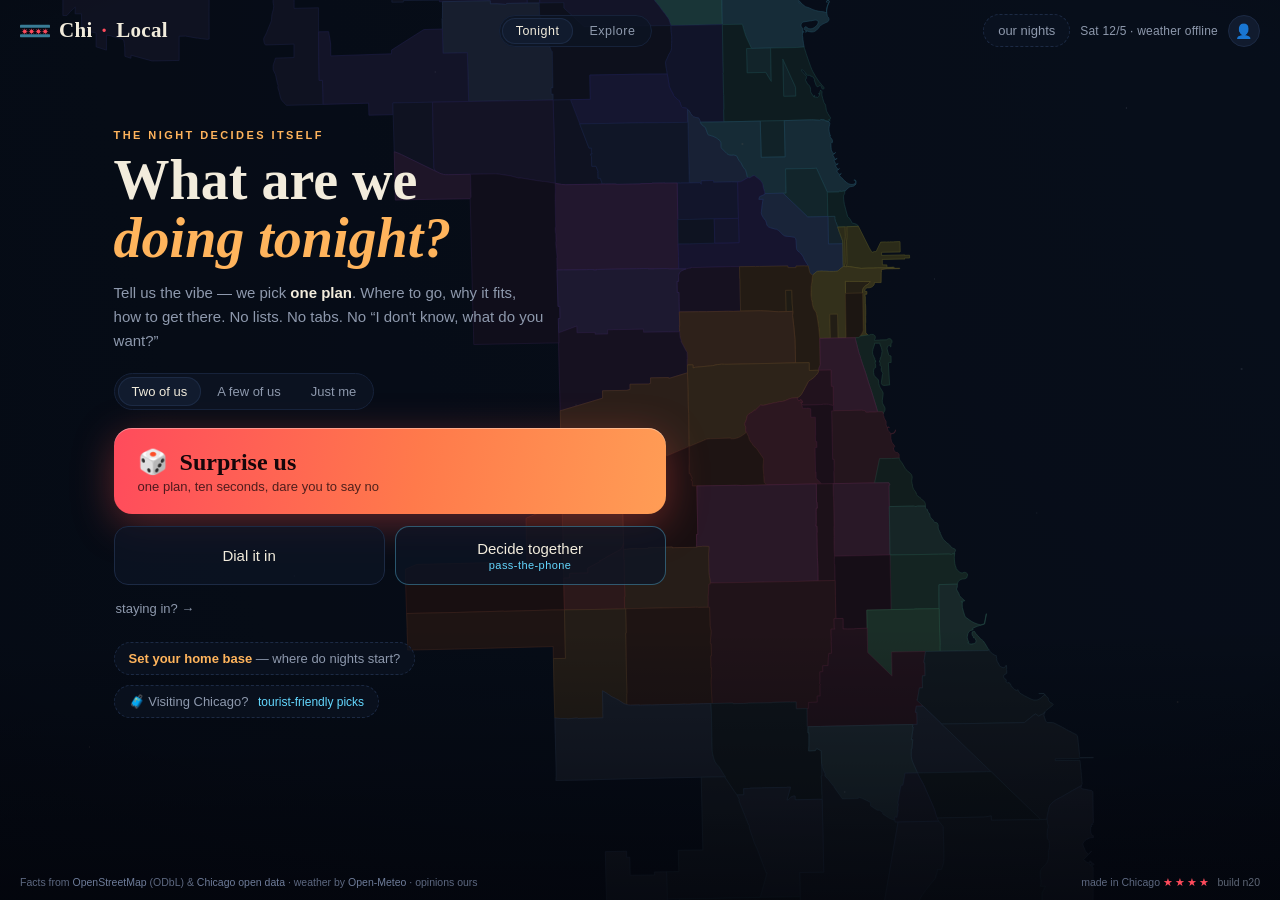
==== commit 92d4bf43: "Round 13: accounts — secure signup/login, avatar + profile dropdown Server (still zero npm dependenc" ====
--- a/site/index.html
+++ b/site/index.html
@@ -17,7 +17,7 @@
 <link rel="preconnect" href="https://c.basemaps.cartocdn.com" crossorigin/>
 <link rel="preconnect" href="https://d.basemaps.cartocdn.com" crossorigin/>
 <link rel="preconnect" href="https://server.arcgisonline.com" crossorigin/>
-<link rel="stylesheet" href="css/night.css?v=n19"/>
+<link rel="stylesheet" href="css/night.css?v=n20"/>
 <!-- the Chicago star, six points, in night coral — the city on the tab -->
 <link rel="icon" href="data:image/svg+xml,%3Csvg xmlns='http://www.w3.org/2000/svg' viewBox='0 0 24 24'%3E%3Crect width='24' height='24' rx='5' fill='%23070c16'/%3E%3Cpath fill='%23ff4b5c' d='M12 3.2 13.3 8.5 17.9 5.6 15 10.2 20.3 11.5 15 12.8 17.9 17.4 13.3 14.5 12 19.8 10.7 14.5 6.1 17.4 9 12.8 3.7 11.5 9 10.2 6.1 5.6 10.7 8.5Z'/%3E%3C/svg%3E"/>
 </head>
@@ -44,7 +44,10 @@
     <div class="head-right">
       <button id="nights-chip" class="chip-btn" style="display:none"></button>
       <span id="ctx-chip" class="ctx"></span>
-      <button id="settings-chip" class="chip-btn gear" aria-label="settings">⚙</button>
+      <div class="acct">
+        <button id="acct-chip" class="avatar" aria-label="account" aria-haspopup="menu">👤</button>
+        <div id="acct-menu" class="acct-menu" role="menu" hidden></div>
+      </div>
     </div>
   </header>
 
@@ -248,6 +251,24 @@
     <button class="cta slim" id="ap-save" disabled><span class="cta-big">Save to your places</span></button>
   </dialog>
 
+  <dialog id="auth">
+    <button class="x" aria-label="close">×</button>
+    <div class="seg" id="auth-tabs">
+      <button data-t="login" class="on">Sign in</button>
+      <button data-t="signup">Create account</button>
+    </div>
+    <h3 id="auth-title">Welcome back</h3>
+    <p class="mutep" id="auth-sub">Your nights, on any device.</p>
+    <form id="auth-form" novalidate>
+      <input id="au-name" placeholder="What should we call you?" autocomplete="nickname" maxlength="40" hidden/>
+      <input id="au-email" type="email" placeholder="Email" autocomplete="email" required/>
+      <input id="au-pass" type="password" placeholder="Password (8+ characters)" autocomplete="current-password" minlength="8" required/>
+      <p class="auth-err" id="auth-err" hidden></p>
+      <button class="cta slim" id="auth-go" type="submit"><span class="cta-big">Sign in →</span></button>
+    </form>
+    <p class="mutep auth-fine">Your password is scrypt-hashed on our own server — never stored readable, never shared. Sessions live in a secure cookie.</p>
+  </dialog>
+
   <dialog id="settings">
     <button class="x" aria-label="close">×</button>
     <h3>Make it yours</h3>
@@ -291,10 +312,10 @@
 
   <footer>
     <span>Facts from <a href="https://www.openstreetmap.org/copyright" target="_blank" rel="noopener">OpenStreetMap</a> (ODbL) &amp; <a href="https://data.cityofchicago.org" target="_blank" rel="noopener">Chicago open data</a> · weather by <a href="https://open-meteo.com" target="_blank" rel="noopener">Open-Meteo</a> · opinions ours</span>
-    <span class="ft-chi">made in Chicago <b class="ft-stars">★★★★</b> <i class="build">build n19</i></span>
+    <span class="ft-chi">made in Chicago <b class="ft-stars">★★★★</b> <i class="build">build n20</i></span>
   </footer>
 </div>
 
-<script type="module" src="js/night/app.js?v=n19"></script>
+<script type="module" src="js/night/app.js?v=n20"></script>
 </body>
 </html>
--- a/site/css/night.css
+++ b/site/css/night.css
@@ -640,8 +640,49 @@
 .ex-row .aka { font-size: 11px; color: var(--amber); font-weight: 400; margin-left: 6px; }
 .ex-aka { font-size: 12px; color: var(--muted); margin: 2px 0 10px; line-height: 1.6; }
 
+/* account avatar + dropdown */
+.acct { position: relative; }
+.avatar {
+  width: 32px; height: 32px; border-radius: 50%; padding: 0;
+  background: var(--panel-2); border: 1px solid var(--line);
+  font-size: 14px; line-height: 1; display: grid; place-items: center;
+  transition: border-color .15s, box-shadow .15s;
+}
+.avatar:hover { border-color: var(--skyblue); }
+.avatar.in {
+  background: linear-gradient(135deg, var(--coral), #b32740);
+  border-color: rgba(255,255,255,.25); color: #fff;
+  font-family: var(--serif); font-weight: 700; font-size: 15px;
+}
+.acct-menu {
+  position: absolute; right: 0; top: 40px; z-index: 60; min-width: 210px;
+  background: var(--panel); border: 1px solid var(--line); border-radius: 12px;
+  padding: 6px; box-shadow: 0 14px 34px rgba(0,0,0,.5);
+}
+.acct-menu .am-head { padding: 9px 11px 10px; border-bottom: 1px solid var(--line-soft); margin-bottom: 5px; }
+.acct-menu .am-head b { display: block; font-family: var(--serif); font-size: 15px; }
+.acct-menu .am-head span { font-size: 11.5px; color: var(--muted); }
+.acct-menu .am-item {
+  display: block; width: 100%; text-align: left; background: none; border: 0;
+  padding: 9px 11px; border-radius: 8px; font-size: 13.5px; color: var(--text);
+}
+.acct-menu .am-item:hover { background: var(--panel-2); }
+.acct-menu .am-item.join { color: var(--amber); }
+.acct-menu .am-note { padding: 7px 11px; font-size: 11px; color: var(--muted); }
+
+/* auth dialog */
+#auth #auth-tabs { margin-bottom: 14px; }
+#auth input {
+  display: block; width: 100%; margin: 9px 0; padding: 11px 13px;
+  background: rgba(255,255,255,.05); border: 1px solid rgba(255,255,255,.14);
+  border-radius: 10px; color: var(--text); font-size: 14px;
+}
+#auth input:focus { outline: none; border-color: var(--skyblue); }
+#auth .auth-err { color: var(--coral); font-size: 12.5px; margin: 4px 0 0; }
+#auth .cta.slim { width: 100%; margin-top: 12px; }
+#auth .auth-fine { font-size: 11px; margin-top: 14px; opacity: .75; }
+
 /* settings dialog */
-.chip-btn.gear { padding: 5px 9px; font-size: 14px; line-height: 1; }
 #settings .set-row {
   display: flex; align-items: center; justify-content: space-between;
   gap: 12px; margin: 13px 0;
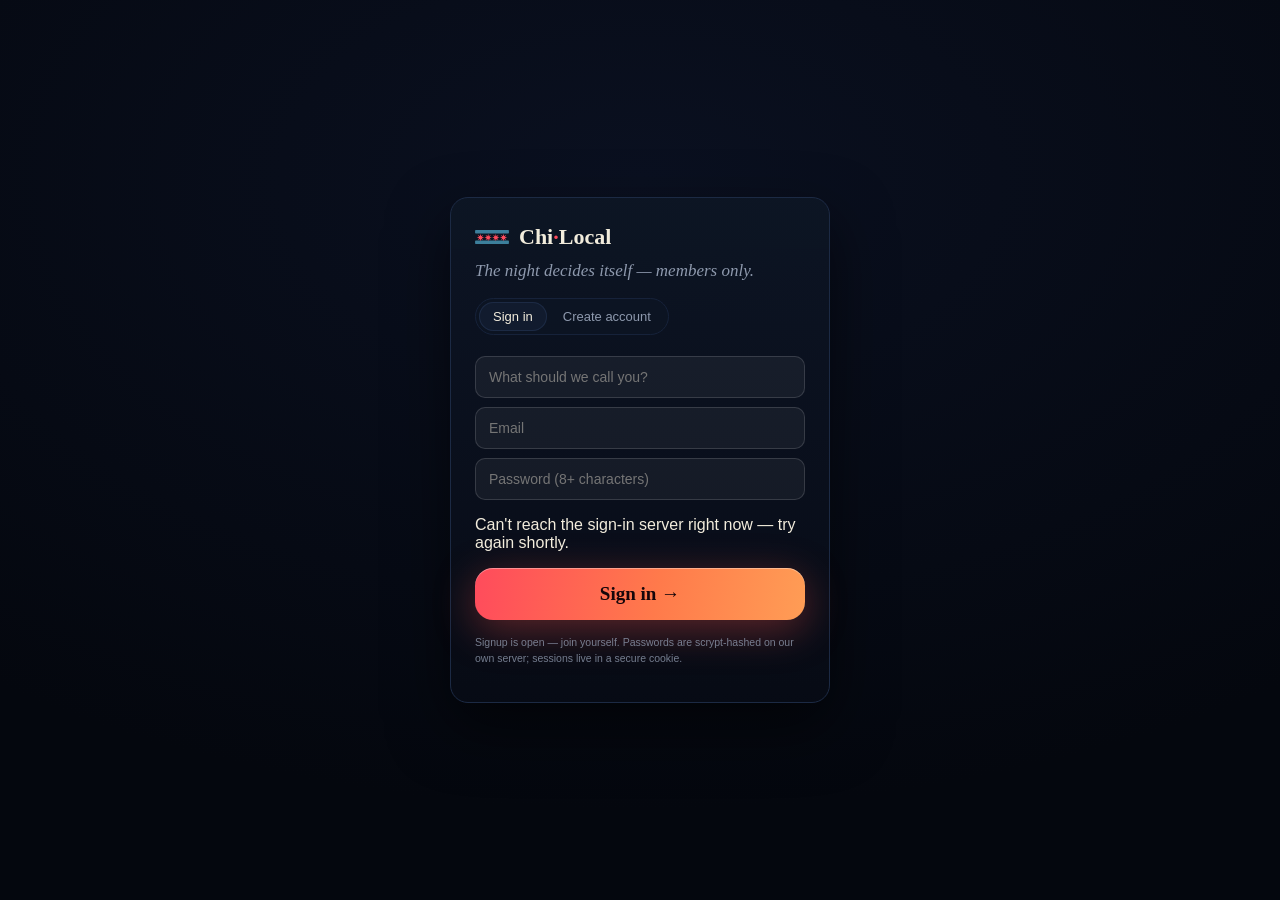
==== commit 19ea8360: "Round 14: members only — mandatory auth gate in front of the whole site Access model change: anonymo" ====
--- a/site/index.html
+++ b/site/index.html
@@ -17,11 +17,45 @@
 <link rel="preconnect" href="https://c.basemaps.cartocdn.com" crossorigin/>
 <link rel="preconnect" href="https://d.basemaps.cartocdn.com" crossorigin/>
 <link rel="preconnect" href="https://server.arcgisonline.com" crossorigin/>
-<link rel="stylesheet" href="css/night.css?v=n20"/>
+<link rel="stylesheet" href="css/night.css?v=n21"/>
 <!-- the Chicago star, six points, in night coral — the city on the tab -->
 <link rel="icon" href="data:image/svg+xml,%3Csvg xmlns='http://www.w3.org/2000/svg' viewBox='0 0 24 24'%3E%3Crect width='24' height='24' rx='5' fill='%23070c16'/%3E%3Cpath fill='%23ff4b5c' d='M12 3.2 13.3 8.5 17.9 5.6 15 10.2 20.3 11.5 15 12.8 17.9 17.4 13.3 14.5 12 19.8 10.7 14.5 6.1 17.4 9 12.8 3.7 11.5 9 10.2 6.1 5.6 10.7 8.5Z'/%3E%3C/svg%3E"/>
 </head>
 <body data-screen="ask">
+
+<!-- THE GATE: members only. Until a session is confirmed, this is the only
+     thing an unsigned visitor sees — the app below never boots. -->
+<section id="gate" hidden>
+  <div class="gate-card">
+    <div class="gate-flag">
+      <svg viewBox="0 0 44 26" aria-hidden="true">
+        <rect x="0" y="4" width="44" height="4.4" rx="1" class="fl-stripe"/>
+        <rect x="0" y="17.6" width="44" height="4.4" rx="1" class="fl-stripe"/>
+        <g class="fl-stars">
+          <path d="M7 8.8 7.8 11.9 10.5 10.2 8.8 12.9 11.9 13.7 8.8 14.5 10.5 17.2 7.8 15.5 7 18.6 6.2 15.5 3.5 17.2 5.2 14.5 2.1 13.7 5.2 12.9 3.5 10.2 6.2 11.9Z"/>
+          <path transform="translate(10 0)" d="M7 8.8 7.8 11.9 10.5 10.2 8.8 12.9 11.9 13.7 8.8 14.5 10.5 17.2 7.8 15.5 7 18.6 6.2 15.5 3.5 17.2 5.2 14.5 2.1 13.7 5.2 12.9 3.5 10.2 6.2 11.9Z"/>
+          <path transform="translate(20 0)" d="M7 8.8 7.8 11.9 10.5 10.2 8.8 12.9 11.9 13.7 8.8 14.5 10.5 17.2 7.8 15.5 7 18.6 6.2 15.5 3.5 17.2 5.2 14.5 2.1 13.7 5.2 12.9 3.5 10.2 6.2 11.9Z"/>
+          <path transform="translate(30 0)" d="M7 8.8 7.8 11.9 10.5 10.2 8.8 12.9 11.9 13.7 8.8 14.5 10.5 17.2 7.8 15.5 7 18.6 6.2 15.5 3.5 17.2 5.2 14.5 2.1 13.7 5.2 12.9 3.5 10.2 6.2 11.9Z"/>
+        </g>
+      </svg>
+      <span class="gate-wm">Chi<span class="dot">·</span>Local</span>
+    </div>
+    <h1 class="gate-sub">The night decides itself — members only.</h1>
+    <div class="seg" id="gate-tabs">
+      <button data-t="login" class="on">Sign in</button>
+      <button data-t="signup">Create account</button>
+    </div>
+    <form id="gate-form" novalidate>
+      <input id="ga-name" placeholder="What should we call you?" autocomplete="nickname" maxlength="40" hidden/>
+      <input id="ga-email" type="email" placeholder="Email" autocomplete="email" required/>
+      <input id="ga-pass" type="password" placeholder="Password (8+ characters)" autocomplete="current-password" required/>
+      <p class="auth-err" id="gate-err" hidden></p>
+      <button class="cta slim" id="gate-go" type="submit"><span class="cta-big">Sign in →</span></button>
+    </form>
+    <p class="mutep gate-fine">Signup is open — join yourself. Passwords are scrypt-hashed on our own server; sessions live in a secure cookie.</p>
+  </div>
+</section>
+
 <div id="app">
 
   <header>
@@ -312,10 +346,10 @@
 
   <footer>
     <span>Facts from <a href="https://www.openstreetmap.org/copyright" target="_blank" rel="noopener">OpenStreetMap</a> (ODbL) &amp; <a href="https://data.cityofchicago.org" target="_blank" rel="noopener">Chicago open data</a> · weather by <a href="https://open-meteo.com" target="_blank" rel="noopener">Open-Meteo</a> · opinions ours</span>
-    <span class="ft-chi">made in Chicago <b class="ft-stars">★★★★</b> <i class="build">build n20</i></span>
+    <span class="ft-chi">made in Chicago <b class="ft-stars">★★★★</b> <i class="build">build n21</i></span>
   </footer>
 </div>
 
-<script type="module" src="js/night/app.js?v=n20"></script>
+<script type="module" src="js/night/app.js?v=n21"></script>
 </body>
 </html>
--- a/site/css/night.css
+++ b/site/css/night.css
@@ -640,6 +640,38 @@
 .ex-row .aka { font-size: 11px; color: var(--amber); font-weight: 400; margin-left: 6px; }
 .ex-aka { font-size: 12px; color: var(--muted); margin: 2px 0 10px; line-height: 1.6; }
 
+/* the gate: members only — the one screen an unsigned visitor gets */
+#gate {
+  position: fixed; inset: 0; z-index: 200;
+  display: grid; place-items: center;
+  background: radial-gradient(120% 100% at 50% 20%, #0a1020 0%, #04070e 70%);
+}
+#gate[hidden] { display: none; } /* the ID selector would out-rank [hidden] */
+.gate-card {
+  width: min(380px, 92vw);
+  background: linear-gradient(to bottom, rgba(13,21,36,.96), rgba(7,11,21,.98));
+  border: 1px solid var(--line); border-radius: 18px;
+  padding: 26px 24px 20px;
+  box-shadow: 0 24px 60px rgba(0,0,0,.55);
+}
+.gate-flag { display: flex; align-items: center; gap: 10px; margin-bottom: 12px; }
+.gate-flag svg { width: 34px; height: 20px; }
+.gate-flag .fl-stripe { fill: rgba(100,216,255,.55); }
+.gate-flag .fl-stars path { fill: var(--coral); }
+.gate-wm { font-family: var(--serif); font-weight: 700; font-size: 22px; }
+.gate-wm .dot { color: var(--coral); }
+.gate-sub { font-family: var(--serif); font-style: italic; font-weight: 400;
+            font-size: 17px; color: var(--muted); margin: 0 0 18px; }
+#gate-tabs { margin-bottom: 12px; }
+#gate input {
+  display: block; width: 100%; margin: 9px 0; padding: 12px 13px;
+  background: rgba(255,255,255,.05); border: 1px solid rgba(255,255,255,.14);
+  border-radius: 10px; color: var(--text); font-size: 14px;
+}
+#gate input:focus { outline: none; border-color: var(--skyblue); }
+#gate .cta.slim { width: 100%; margin-top: 12px; }
+.gate-fine { font-size: 10.5px; margin-top: 14px; opacity: .8; }
+
 /* account avatar + dropdown */
 .acct { position: relative; }
 .avatar {
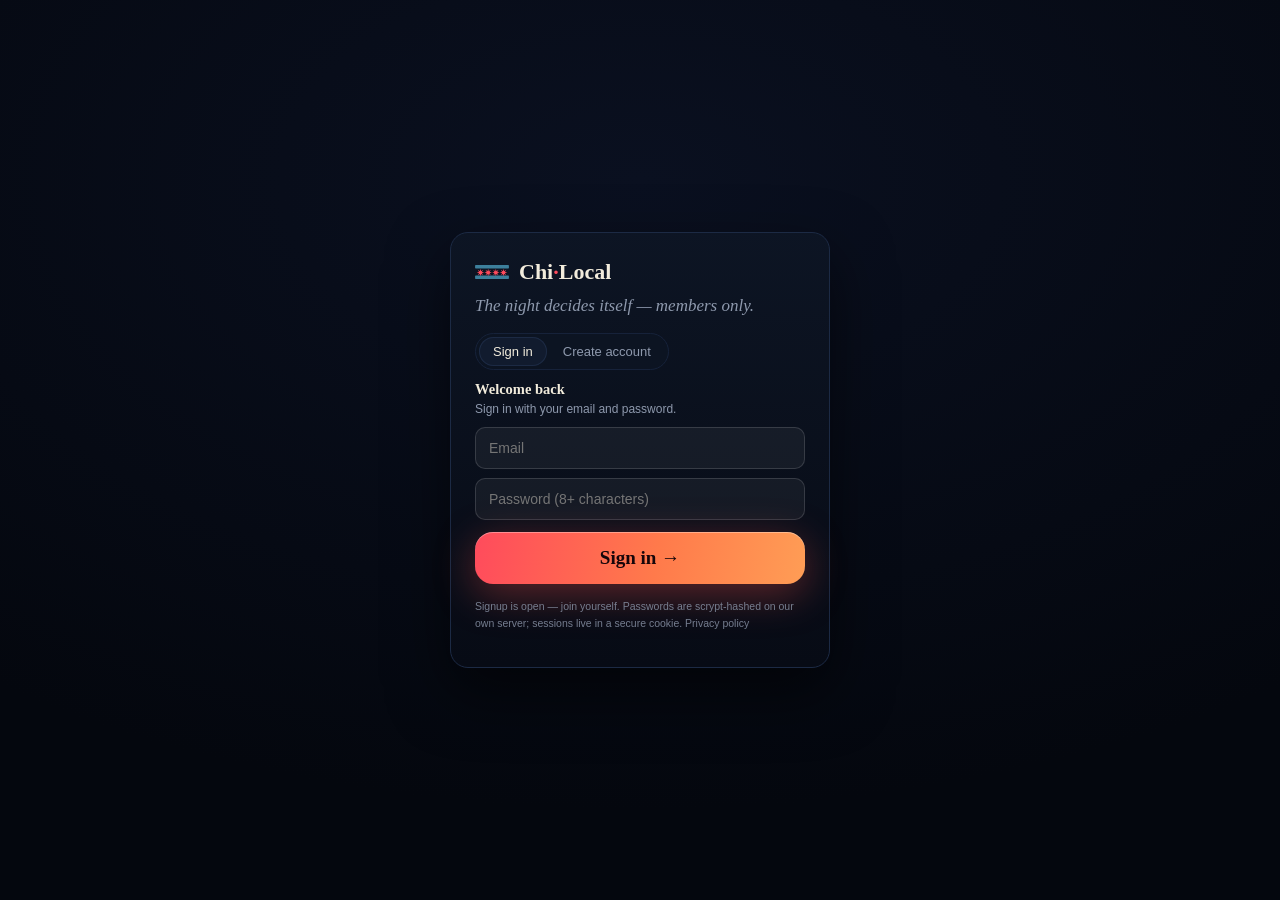
==== commit 5d795313: "round 15: consumer-ready — distinct gate modes, privacy page, delete-account, digest opt-in, flagged" ====
--- a/site/index.html
+++ b/site/index.html
@@ -17,7 +17,7 @@
 <link rel="preconnect" href="https://c.basemaps.cartocdn.com" crossorigin/>
 <link rel="preconnect" href="https://d.basemaps.cartocdn.com" crossorigin/>
 <link rel="preconnect" href="https://server.arcgisonline.com" crossorigin/>
-<link rel="stylesheet" href="css/night.css?v=n21"/>
+<link rel="stylesheet" href="css/night.css?v=n22"/>
 <!-- the Chicago star, six points, in night coral — the city on the tab -->
 <link rel="icon" href="data:image/svg+xml,%3Csvg xmlns='http://www.w3.org/2000/svg' viewBox='0 0 24 24'%3E%3Crect width='24' height='24' rx='5' fill='%23070c16'/%3E%3Cpath fill='%23ff4b5c' d='M12 3.2 13.3 8.5 17.9 5.6 15 10.2 20.3 11.5 15 12.8 17.9 17.4 13.3 14.5 12 19.8 10.7 14.5 6.1 17.4 9 12.8 3.7 11.5 9 10.2 6.1 5.6 10.7 8.5Z'/%3E%3C/svg%3E"/>
 </head>
@@ -45,14 +45,21 @@
       <button data-t="login" class="on">Sign in</button>
       <button data-t="signup">Create account</button>
     </div>
+    <h2 class="gate-mh" id="gate-mh">Welcome back</h2>
+    <p class="mutep gate-ms" id="gate-ms">Sign in with your email and password.</p>
     <form id="gate-form" novalidate>
       <input id="ga-name" placeholder="What should we call you?" autocomplete="nickname" maxlength="40" hidden/>
       <input id="ga-email" type="email" placeholder="Email" autocomplete="email" required/>
       <input id="ga-pass" type="password" placeholder="Password (8+ characters)" autocomplete="current-password" required/>
+      <label class="digest-row" id="ga-digest-row" hidden>
+        <input type="checkbox" id="ga-digest"/>
+        <span>Email me a short weekly digest of what's good in the city. Optional — unsubscribe anytime.</span>
+      </label>
       <p class="auth-err" id="gate-err" hidden></p>
       <button class="cta slim" id="gate-go" type="submit"><span class="cta-big">Sign in →</span></button>
+      <a class="gate-aux" id="ga-forgot" href="/gate.html" hidden>Forgot password?</a>
     </form>
-    <p class="mutep gate-fine">Signup is open — join yourself. Passwords are scrypt-hashed on our own server; sessions live in a secure cookie.</p>
+    <p class="mutep gate-fine">Signup is open — join yourself. Passwords are scrypt-hashed on our own server; sessions live in a secure cookie. <a href="/privacy.html">Privacy policy</a></p>
   </div>
 </section>
 
@@ -297,10 +304,14 @@
       <input id="au-name" placeholder="What should we call you?" autocomplete="nickname" maxlength="40" hidden/>
       <input id="au-email" type="email" placeholder="Email" autocomplete="email" required/>
       <input id="au-pass" type="password" placeholder="Password (8+ characters)" autocomplete="current-password" minlength="8" required/>
+      <label class="digest-row" id="au-digest-row" hidden>
+        <input type="checkbox" id="au-digest"/>
+        <span>Email me a short weekly digest of what's good in the city. Optional — unsubscribe anytime.</span>
+      </label>
       <p class="auth-err" id="auth-err" hidden></p>
       <button class="cta slim" id="auth-go" type="submit"><span class="cta-big">Sign in →</span></button>
     </form>
-    <p class="mutep auth-fine">Your password is scrypt-hashed on our own server — never stored readable, never shared. Sessions live in a secure cookie.</p>
+    <p class="mutep auth-fine">Your password is scrypt-hashed on our own server — never stored readable, never shared. Sessions live in a secure cookie. <a href="/privacy.html" target="_blank" rel="noopener">Privacy policy</a></p>
   </dialog>
 
   <dialog id="settings">
@@ -326,6 +337,21 @@
       </div>
     </div>
     <button class="btn ghost" id="set-reset">Reset to ChiLocal night</button>
+    <div class="set-acct" id="set-acct" hidden>
+      <h3>Your account</h3>
+      <label class="digest-row">
+        <input type="checkbox" id="set-digest"/>
+        <span>Weekly digest email — a short note on what's good in the city.</span>
+      </label>
+      <details class="set-danger">
+        <summary>Delete my account</summary>
+        <p class="mutep">This erases your account, sessions, and email from our server — immediately and for good. Type your password to confirm.</p>
+        <input id="del-pass" type="password" placeholder="Your password" autocomplete="current-password"/>
+        <p class="auth-err" id="del-err" hidden></p>
+        <button class="btn ghost danger" id="del-go">Delete everything</button>
+      </details>
+      <p class="mutep set-privacy"><a href="/privacy.html" target="_blank" rel="noopener">Privacy policy</a></p>
+    </div>
   </dialog>
 
   <dialog id="tworoom">
@@ -346,10 +372,10 @@
 
   <footer>
     <span>Facts from <a href="https://www.openstreetmap.org/copyright" target="_blank" rel="noopener">OpenStreetMap</a> (ODbL) &amp; <a href="https://data.cityofchicago.org" target="_blank" rel="noopener">Chicago open data</a> · weather by <a href="https://open-meteo.com" target="_blank" rel="noopener">Open-Meteo</a> · opinions ours</span>
-    <span class="ft-chi">made in Chicago <b class="ft-stars">★★★★</b> <i class="build">build n21</i></span>
+    <span class="ft-chi">made in Chicago <b class="ft-stars">★★★★</b> <i class="build">build n22</i></span>
   </footer>
 </div>
 
-<script type="module" src="js/night/app.js?v=n21"></script>
+<script type="module" src="js/night/app.js?v=n22"></script>
 </body>
 </html>
--- a/site/css/night.css
+++ b/site/css/night.css
@@ -669,8 +669,32 @@
   border-radius: 10px; color: var(--text); font-size: 14px;
 }
 #gate input:focus { outline: none; border-color: var(--skyblue); }
+#gate input[hidden] { display: none; } /* display:block above would resurrect hidden fields */
 #gate .cta.slim { width: 100%; margin-top: 12px; }
+.gate-mh { font-size: 14.5px; font-weight: 600; margin: 0 0 2px; }
+.gate-ms { font-size: 12px; margin: 0 0 8px; }
+.gate-aux {
+  display: block; margin-top: 11px; font-size: 12px; color: var(--muted);
+  text-align: center; text-decoration: underline; text-underline-offset: 3px;
+}
+.gate-aux:hover { color: var(--text); }
+.gate-aux[hidden] { display: none; }
 .gate-fine { font-size: 10.5px; margin-top: 14px; opacity: .8; }
+.gate-fine a { color: inherit; }
+
+/* the digest opt-in: one honest unchecked checkbox — the mailing list */
+.digest-row {
+  display: flex; gap: 9px; align-items: flex-start; margin: 11px 1px 2px;
+  font-size: 12px; color: var(--muted); line-height: 1.45; cursor: pointer;
+}
+/* the ID rules (#gate input / #auth input) out-rank a bare class — match
+ * their specificity so the checkbox keeps its natural size */
+.digest-row input[type="checkbox"],
+#gate .digest-row input[type="checkbox"],
+#auth .digest-row input[type="checkbox"] {
+  display: inline-block; width: auto; margin: 2px 0 0; accent-color: var(--amber);
+}
+.digest-row[hidden] { display: none; }
 
 /* account avatar + dropdown */
 .acct { position: relative; }
@@ -710,9 +734,11 @@
   border-radius: 10px; color: var(--text); font-size: 14px;
 }
 #auth input:focus { outline: none; border-color: var(--skyblue); }
+#auth input[hidden] { display: none; } /* keep the name field truly gone on Sign in */
 #auth .auth-err { color: var(--coral); font-size: 12.5px; margin: 4px 0 0; }
 #auth .cta.slim { width: 100%; margin-top: 12px; }
 #auth .auth-fine { font-size: 11px; margin-top: 14px; opacity: .75; }
+#auth .auth-fine a { color: inherit; }
 
 /* settings dialog */
 #settings .set-row {
@@ -727,6 +753,24 @@
 }
 #settings .seg button.on { color: var(--text); }
 #settings #set-reset { width: 100%; margin-top: 14px; }
+#settings .set-acct { border-top: 1px solid var(--line-soft); margin-top: 18px; padding-top: 6px; }
+#settings .set-acct[hidden] { display: none; }
+#settings .set-acct h3 { margin-bottom: 4px; }
+#settings .set-danger { margin-top: 14px; }
+#settings .set-danger summary {
+  font-size: 12.5px; color: var(--muted); cursor: pointer; user-select: none;
+}
+#settings .set-danger summary:hover { color: var(--coral); }
+#settings .set-danger input {
+  display: block; width: 100%; margin: 9px 0; padding: 11px 13px;
+  background: rgba(255,255,255,.05); border: 1px solid rgba(255,255,255,.14);
+  border-radius: 10px; color: var(--text); font-size: 14px;
+}
+#settings .set-danger .auth-err { color: var(--coral); font-size: 12.5px; margin: 4px 0; }
+#settings .btn.danger { border-color: rgba(255,75,92,.5); color: var(--coral); }
+#settings .btn.danger:hover { background: rgba(255,75,92,.12); }
+#settings .set-privacy { font-size: 11px; margin-top: 14px; opacity: .75; }
+#settings .set-privacy a { color: inherit; }
 
 /* two-phone room dialog */
 #tworoom .tr-code { font-family: var(--serif); letter-spacing: .3em; color: var(--amber); }
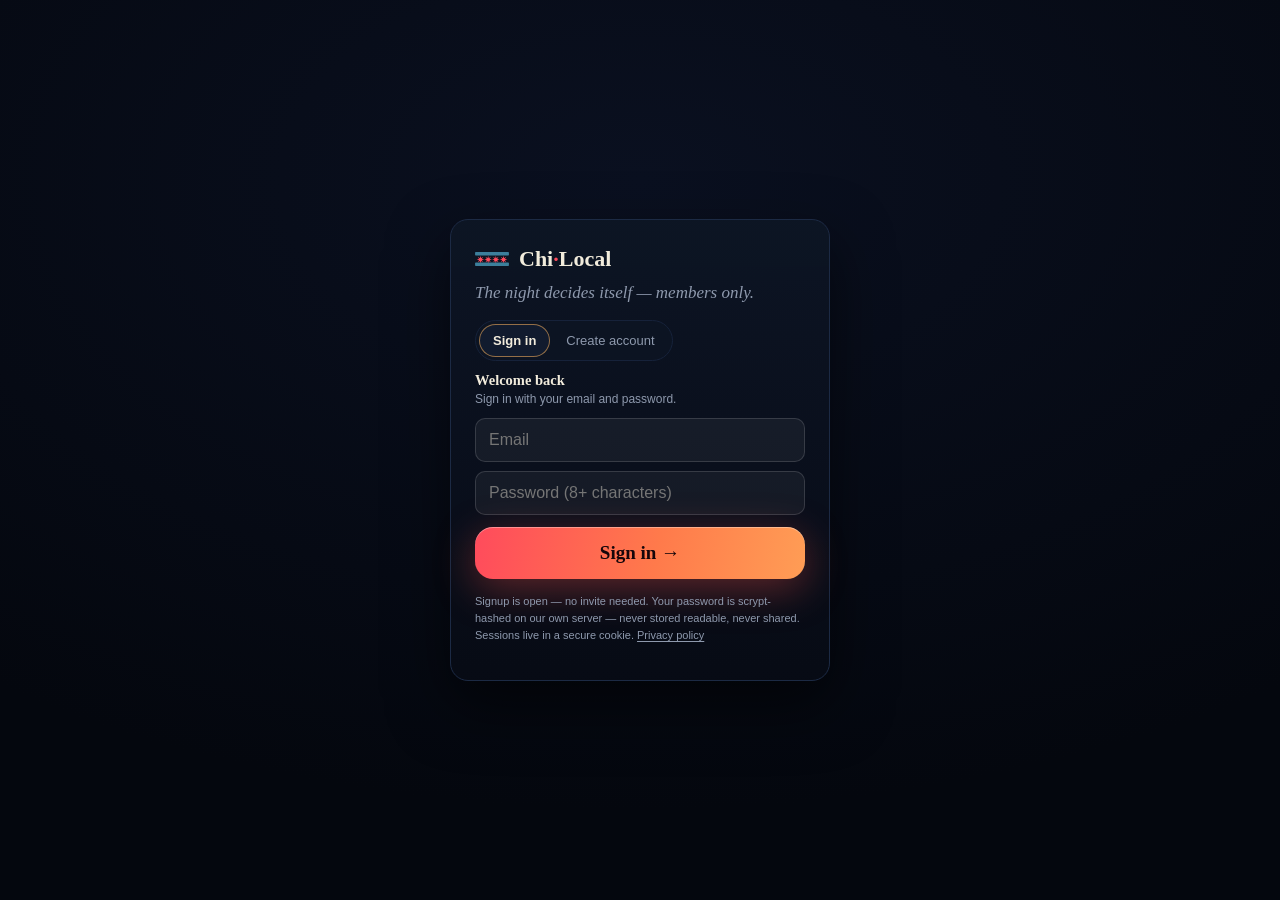
==== commit 4e1d1674: "round 17 (part 1): the deep-polish audit — design system, auth surface, server hardening Five parall" ====
--- a/site/index.html
+++ b/site/index.html
@@ -3,7 +3,7 @@
 <head>
 <meta charset="utf-8"/>
 <meta name="viewport" content="width=device-width, initial-scale=1, viewport-fit=cover"/>
-<title>ChiLocal — tell us the vibe, we'll decide your night</title>
+<title>ChiLocal — tell us the vibe, we decide your night</title>
 <meta name="description" content="One plan for tonight in Chicago: where to go, why it fits, how to get there. Built for two."/>
 <meta name="theme-color" content="#070c16"/>
 <link rel="manifest" href="manifest.webmanifest"/>
@@ -17,7 +17,7 @@
 <link rel="preconnect" href="https://c.basemaps.cartocdn.com" crossorigin/>
 <link rel="preconnect" href="https://d.basemaps.cartocdn.com" crossorigin/>
 <link rel="preconnect" href="https://server.arcgisonline.com" crossorigin/>
-<link rel="stylesheet" href="css/night.css?v=n22"/>
+<link rel="stylesheet" href="css/night.css?v=n23"/>
 <!-- the Chicago star, six points, in night coral — the city on the tab -->
 <link rel="icon" href="data:image/svg+xml,%3Csvg xmlns='http://www.w3.org/2000/svg' viewBox='0 0 24 24'%3E%3Crect width='24' height='24' rx='5' fill='%23070c16'/%3E%3Cpath fill='%23ff4b5c' d='M12 3.2 13.3 8.5 17.9 5.6 15 10.2 20.3 11.5 15 12.8 17.9 17.4 13.3 14.5 12 19.8 10.7 14.5 6.1 17.4 9 12.8 3.7 11.5 9 10.2 6.1 5.6 10.7 8.5Z'/%3E%3C/svg%3E"/>
 </head>
@@ -48,25 +48,25 @@
     <h2 class="gate-mh" id="gate-mh">Welcome back</h2>
     <p class="mutep gate-ms" id="gate-ms">Sign in with your email and password.</p>
     <form id="gate-form" novalidate>
-      <input id="ga-name" placeholder="What should we call you?" autocomplete="nickname" maxlength="40" hidden/>
-      <input id="ga-email" type="email" placeholder="Email" autocomplete="email" required/>
-      <input id="ga-pass" type="password" placeholder="Password (8+ characters)" autocomplete="current-password" required/>
+      <input id="ga-name" name="nickname" aria-label="What should we call you?" placeholder="What should we call you?" autocomplete="nickname" maxlength="40" hidden/>
+      <input id="ga-email" name="email" type="email" aria-label="Email" placeholder="Email" autocomplete="email" required/>
+      <input id="ga-pass" name="password" type="password" aria-label="Password, 8 or more characters" placeholder="Password (8+ characters)" autocomplete="current-password" minlength="8" required/>
       <label class="digest-row" id="ga-digest-row" hidden>
         <input type="checkbox" id="ga-digest"/>
         <span>Email me a short weekly digest of what's good in the city. Optional — unsubscribe anytime.</span>
       </label>
-      <p class="auth-err" id="gate-err" hidden></p>
+      <p class="auth-err" id="gate-err" role="alert" hidden></p>
       <button class="cta slim" id="gate-go" type="submit"><span class="cta-big">Sign in →</span></button>
-      <a class="gate-aux" id="ga-forgot" href="/gate.html" hidden>Forgot password?</a>
+      <a class="gate-aux" id="ga-forgot" href="/gate.html#forgot" hidden>Forgot password?</a>
     </form>
-    <p class="mutep gate-fine">Signup is open — join yourself. Passwords are scrypt-hashed on our own server; sessions live in a secure cookie. <a href="/privacy.html">Privacy policy</a></p>
+    <p class="mutep gate-fine">Signup is open — no invite needed. Your password is scrypt-hashed on our own server — never stored readable, never shared. Sessions live in a secure cookie. <a href="/privacy.html">Privacy policy</a></p>
   </div>
 </section>
 
 <div id="app">
 
   <header>
-    <div id="wordmark" class="wordmark" role="button" tabindex="0">
+    <div id="wordmark" class="wordmark" role="button" tabindex="0" aria-label="ChiLocal — start over">
       <svg class="wm-flag" viewBox="0 0 44 26" aria-hidden="true">
         <rect x="0" y="4"  width="44" height="4.4" rx="1" class="fl-stripe"/>
         <rect x="0" y="17.6" width="44" height="4.4" rx="1" class="fl-stripe"/>
@@ -78,7 +78,7 @@
         </g>
       </svg>
       Chi<span class="dot">·</span>Local</div>
-    <nav id="mode-seg" class="seg mode" aria-label="mode">
+    <nav id="mode-seg" class="seg mode" aria-label="View: Tonight or Explore">
       <button data-m="tonight" class="on">Tonight</button>
       <button data-m="explore">Explore</button>
     </nav>
@@ -97,7 +97,7 @@
     <svg id="nm"></svg>
     <div class="nm-sweep"></div>
     <div class="nm-vignette"></div>
-    <div class="nm-attrib">detail © OpenStreetMap contributors © CARTO</div>
+    <div class="nm-attrib">map detail © OpenStreetMap contributors, © CARTO</div>
   </div>
 
   <!-- explore map controls -->
@@ -116,10 +116,10 @@
       <button id="ov-transit">🚇 L lines</button>
       <button id="ov-metra">🚆 Metra</button>
       <button id="ov-divvy">🚲 Divvy</button>
-      <button id="ov-streets">🛣 Streets</button>
+      <button id="ov-streets">🛣️ Streets</button>
       <button id="ov-locate">📍 Find me</button>
     </div>
-    <span class="hint">drag to pan · scroll to zoom</span>
+    <span class="hint">drag to pan · pinch or scroll to zoom</span>
   </div>
 
   <!-- camera cluster: bottom-right, like every map you've ever used -->
@@ -227,6 +227,7 @@
           <button id="rv-lock" class="btn primary">Lock it in</button>
           <button id="rv-reroll" class="btn ghost">🎲 Reroll</button>
           <button id="rv-save" class="btn ghost heart">♡ Save</button>
+          <button id="rv-next" class="btn ghost star">☆ Up next</button>
         </div>
         <div id="rv-vetoes" class="vetoes" hidden></div>
         <div id="rv-alts" class="alts"></div>
@@ -247,9 +248,9 @@
         <p class="kicker" id="lk-date"></p>
         <h1 id="lk-title" class="lk-title"></h1>
         <div class="lk-stars" aria-hidden="true">★ ★ ★ ★</div>
-        <h2 id="lk-hero" class="lk-hero"></h2>
+        <h2 id="lk-hero" class="lk-hero" role="button" tabindex="0"></h2>
         <p class="rv-meta" id="lk-meta"></p>
-        <p class="lk-second" id="lk-second"></p>
+        <p class="lk-second" id="lk-second" role="button" tabindex="0"></p>
         <p class="mutep" id="lk-profile-hint" hidden>tap a name to see its full profile</p>
         <div class="actions column">
           <a id="lk-directions" class="btn primary" target="_blank" rel="noopener">Get directions</a>
@@ -261,38 +262,38 @@
   </main>
 
   <!-- dialogs -->
-  <dialog id="where">
-    <button class="x" aria-label="close">×</button>
-    <h3>Where do nights start?</h3>
+  <dialog id="where" aria-labelledby="where-h">
+    <button class="x" aria-label="close">×</button>
+    <h3 id="where-h">Where do nights start?</h3>
     <p class="mutep">Your home base — we measure “how far” from here. Saved on this device.</p>
     <button id="where-geo" class="btn ghost">Use my location</button>
-    <input id="where-q" placeholder="Search neighborhoods…" autocomplete="off"/>
+    <input id="where-q" type="search" aria-label="Search neighborhoods" placeholder="Search neighborhoods…" autocomplete="off"/>
     <div id="where-list" class="where-list"></div>
   </dialog>
 
-  <dialog id="nights">
-    <button class="x" aria-label="close">×</button>
-    <h3>Our nights</h3>
+  <dialog id="nights" aria-labelledby="nights-h">
+    <button class="x" aria-label="close">×</button>
+    <h3 id="nights-h">The night book</h3>
     <div id="nights-body"></div>
   </dialog>
 
-  <dialog id="addplace">
-    <button class="x" aria-label="close">×</button>
-    <h3>Add your own spot</h3>
-    <p class="mutep">Lives on this device, joins your wishlist pool, and the engine can pick it. Suggest it to ChiLocal afterward if it deserves the big list.</p>
-    <input id="ap-name" placeholder="Name of the place *" autocomplete="off"/>
-    <select id="ap-cat" class="ap-select"></select>
+  <dialog id="addplace" aria-labelledby="addplace-h">
+    <button class="x" aria-label="close">×</button>
+    <h3 id="addplace-h">Add your own spot</h3>
+    <p class="mutep">Lives on this device, joins your saved spots, and becomes fair game for the engine. Suggest it to ChiLocal afterward if it deserves a page in the book.</p>
+    <input id="ap-name" aria-label="Name of the spot, required" placeholder="Name of the spot *" autocomplete="off"/>
+    <select id="ap-cat" class="ap-select" aria-label="Category"></select>
     <div class="dial"><label>Price</label><div class="seg" id="ap-price"></div></div>
     <div class="dial" style="margin-top:10px"><label>What it's for *</label><div class="fchips" id="ap-vibes"></div></div>
-    <textarea id="ap-take" rows="2" maxlength="160" placeholder="Your one-line take (optional)"></textarea>
+    <textarea id="ap-take" rows="2" maxlength="160" aria-label="Your one-line take, optional" placeholder="Your one-line take (optional)"></textarea>
     <div class="ap-locrow">
       <button class="btn ghost" id="ap-pick">📍 Pin it on the map *</button>
       <span id="ap-loc" class="mutep"></span>
     </div>
-    <button class="cta slim" id="ap-save" disabled><span class="cta-big">Save to your places</span></button>
-  </dialog>
-
-  <dialog id="auth">
+    <button class="cta slim" id="ap-save" disabled><span class="cta-big">Save to your spots</span></button>
+  </dialog>
+
+  <dialog id="auth" aria-label="Sign in or create account">
     <button class="x" aria-label="close">×</button>
     <div class="seg" id="auth-tabs">
       <button data-t="login" class="on">Sign in</button>
@@ -301,27 +302,50 @@
     <h3 id="auth-title">Welcome back</h3>
     <p class="mutep" id="auth-sub">Your nights, on any device.</p>
     <form id="auth-form" novalidate>
-      <input id="au-name" placeholder="What should we call you?" autocomplete="nickname" maxlength="40" hidden/>
-      <input id="au-email" type="email" placeholder="Email" autocomplete="email" required/>
-      <input id="au-pass" type="password" placeholder="Password (8+ characters)" autocomplete="current-password" minlength="8" required/>
+      <input id="au-name" name="nickname" aria-label="What should we call you?" placeholder="What should we call you?" autocomplete="nickname" maxlength="40" hidden/>
+      <input id="au-email" name="email" type="email" aria-label="Email" placeholder="Email" autocomplete="email" required/>
+      <input id="au-pass" name="password" type="password" aria-label="Password, 8 or more characters" placeholder="Password (8+ characters)" autocomplete="current-password" minlength="8" required/>
       <label class="digest-row" id="au-digest-row" hidden>
         <input type="checkbox" id="au-digest"/>
         <span>Email me a short weekly digest of what's good in the city. Optional — unsubscribe anytime.</span>
       </label>
-      <p class="auth-err" id="auth-err" hidden></p>
+      <p class="auth-err" id="auth-err" role="alert" hidden></p>
       <button class="cta slim" id="auth-go" type="submit"><span class="cta-big">Sign in →</span></button>
+      <a class="gate-aux" id="au-forgot" href="/gate.html#forgot" hidden>Forgot password?</a>
     </form>
     <p class="mutep auth-fine">Your password is scrypt-hashed on our own server — never stored readable, never shared. Sessions live in a secure cookie. <a href="/privacy.html" target="_blank" rel="noopener">Privacy policy</a></p>
   </dialog>
 
-  <dialog id="settings">
-    <button class="x" aria-label="close">×</button>
-    <h3>Make it yours</h3>
-    <p class="mutep">Colors and type, saved on this device. The map repaints live — play with it.</p>
-    <div class="set-row"><label>Route light</label><input type="color" id="set-amber" data-var="--amber"/></div>
-    <div class="set-row"><label>The star</label><input type="color" id="set-coral" data-var="--coral"/></div>
-    <div class="set-row"><label>Sky blue</label><input type="color" id="set-sky" data-var="--skyblue"/></div>
-    <div class="set-row col"><label>Map palette</label>
+  <dialog id="settings" aria-labelledby="settings-h">
+    <button class="x" aria-label="close">×</button>
+    <h3 id="settings-h">Make it yours</h3>
+    <p class="mutep">Saved on this device. The map repaints live — play with it.</p>
+
+    <h4 class="set-h">How it behaves</h4>
+    <div class="set-row col"><label>Open the app on <span class="set-hint">which mode greets you</span></label>
+      <div class="seg" id="set-start">
+        <button data-s="tonight">Tonight</button>
+        <button data-s="explore">Explore</button>
+      </div>
+    </div>
+    <div class="set-row col"><label>Camera motion <span class="set-hint">calm = no glides, instant jumps</span></label>
+      <div class="seg" id="set-motion">
+        <button data-m="full">Cinematic</button>
+        <button data-m="calm">Calm</button>
+      </div>
+    </div>
+    <div class="set-row col"><label>The book <span class="set-hint">map book = every neighborhood's unvetted spots</span></label>
+      <div class="seg" id="set-book">
+        <button data-b="all">Everything</button>
+        <button data-b="curated">Our picks only</button>
+      </div>
+    </div>
+
+    <h4 class="set-h">Colors &amp; type</h4>
+    <div class="set-row"><label for="set-amber">Route light <span class="set-hint">route trails, highlights, buttons</span></label><input type="color" id="set-amber" data-var="--amber"/></div>
+    <div class="set-row"><label for="set-coral">The star <span class="set-hint">tonight's pick, your marker, the ★</span></label><input type="color" id="set-coral" data-var="--coral"/></div>
+    <div class="set-row"><label for="set-sky">Sky blue <span class="set-hint">water, links, live transit</span></label><input type="color" id="set-sky" data-var="--skyblue"/></div>
+    <div class="set-row col"><label>Map palette <span class="set-hint">how the neighborhoods are painted</span></label>
       <div class="seg" id="set-pal">
         <button data-p="classic">Classic</button>
         <button data-p="neon">Neon</button>
@@ -329,7 +353,7 @@
         <button data-p="steel">Steel</button>
       </div>
     </div>
-    <div class="set-row col"><label>Name size</label>
+    <div class="set-row col"><label>Name size <span class="set-hint">neighborhood labels on the map</span></label>
       <div class="seg" id="set-lbl">
         <button data-l="0.88">A−</button>
         <button data-l="1">A</button>
@@ -338,7 +362,7 @@
     </div>
     <button class="btn ghost" id="set-reset">Reset to ChiLocal night</button>
     <div class="set-acct" id="set-acct" hidden>
-      <h3>Your account</h3>
+      <h4 class="set-acct-h">Your account</h4>
       <label class="digest-row">
         <input type="checkbox" id="set-digest"/>
         <span>Weekly digest email — a short note on what's good in the city.</span>
@@ -346,36 +370,36 @@
       <details class="set-danger">
         <summary>Delete my account</summary>
         <p class="mutep">This erases your account, sessions, and email from our server — immediately and for good. Type your password to confirm.</p>
-        <input id="del-pass" type="password" placeholder="Your password" autocomplete="current-password"/>
-        <p class="auth-err" id="del-err" hidden></p>
+        <input id="del-pass" type="password" aria-label="Your password" placeholder="Your password" autocomplete="current-password"/>
+        <p class="auth-err" id="del-err" role="alert" hidden></p>
         <button class="btn ghost danger" id="del-go">Delete everything</button>
       </details>
       <p class="mutep set-privacy"><a href="/privacy.html" target="_blank" rel="noopener">Privacy policy</a></p>
     </div>
   </dialog>
 
-  <dialog id="tworoom">
+  <dialog id="tworoom" aria-label="Decide together">
     <button class="x" aria-label="close">×</button>
     <div id="tr-body"></div>
   </dialog>
 
-  <dialog id="stayin">
-    <button class="x" aria-label="close">×</button>
-    <h3>Staying in?</h3>
-    <p class="mutep">Full stay-in nights (cook-something with what's fresh, movie roulette, board-game picks) are <b>v2 — we're perfecting going out first.</b> Tonight we can offer one coin flip:</p>
+  <dialog id="stayin" aria-labelledby="stayin-h">
+    <button class="x" aria-label="close">×</button>
+    <h3 id="stayin-h">Staying in?</h3>
+    <p class="mutep">Full stay-in nights (cooking something with what's fresh, movie roulette, board-game picks) are <b>coming next</b> — we're perfecting going out first. Tonight we can offer one coin flip:</p>
     <button id="coin" class="btn ghost">Flip: cook vs. order in</button>
     <p id="coin-result" class="coin-result"></p>
     <button id="stayin-out" class="cta slim"><span class="cta-big">No — take us out 🎲</span></button>
   </dialog>
 
-  <div id="toast"></div>
+  <div id="toast" popover="manual" role="status" aria-live="polite"></div>
 
   <footer>
-    <span>Facts from <a href="https://www.openstreetmap.org/copyright" target="_blank" rel="noopener">OpenStreetMap</a> (ODbL) &amp; <a href="https://data.cityofchicago.org" target="_blank" rel="noopener">Chicago open data</a> · weather by <a href="https://open-meteo.com" target="_blank" rel="noopener">Open-Meteo</a> · opinions ours</span>
-    <span class="ft-chi">made in Chicago <b class="ft-stars">★★★★</b> <i class="build">build n22</i></span>
+    <span><a href="https://www.openstreetmap.org/copyright" target="_blank" rel="noopener">OpenStreetMap</a> (ODbL) · <a href="https://data.cityofchicago.org" target="_blank" rel="noopener">Chicago open data</a> · <a href="https://open-meteo.com" target="_blank" rel="noopener">Open-Meteo</a> · opinions ours</span>
+    <span class="ft-chi">made in Chicago <b class="ft-stars" aria-hidden="true">★★★★</b> <i class="build">build n24</i></span>
   </footer>
 </div>
 
-<script type="module" src="js/night/app.js?v=n22"></script>
+<script type="module" src="js/night/app.js?v=n23"></script>
 </body>
 </html>
--- a/site/css/night.css
+++ b/site/css/night.css
@@ -3,6 +3,7 @@
  * No frameworks, no webfonts — Georgia italic carries the editorial voice. */
 
 :root {
+  color-scheme: dark;    /* dark scrollbars, selects, autofill — no white chrome */
   --ink:      #04070e;   /* page depth */
   --night:    #070c16;   /* base surface */
   --panel:    #0d1524;   /* raised surface */
@@ -32,18 +33,43 @@
   overflow: hidden;
   -webkit-font-smoothing: antialiased;
 }
-button { font-family: inherit; color: inherit; cursor: pointer; }
+button {
+  font-family: inherit; color: inherit; cursor: pointer;
+  /* phones: no gray tap flash, no accidental long-press text selection,
+   * no 300ms double-tap-zoom hesitation on rapid taps (map +/− etc.) */
+  -webkit-tap-highlight-color: transparent;
+  user-select: none; -webkit-user-select: none;
+  touch-action: manipulation;
+}
 a { color: var(--skyblue); text-decoration: none; }
 a:hover { text-decoration: underline; }
+/* keyboard users get one consistent, visible ring — mouse users never see it */
+:focus-visible { outline: 2px solid var(--skyblue); outline-offset: 2px; }
+* { scrollbar-width: thin; scrollbar-color: var(--line) transparent; }
 
 #app { position: relative; height: 100dvh; display: flex; flex-direction: column; opacity: 0; transition: opacity .5s; }
 #app.ready { opacity: 1; }
+
+/* while data loads (first boot, and the beat after signing in) the page is
+ * otherwise pure black — give it a heartbeat instead of a void */
+body.booting::before {
+  content: ""; position: fixed; inset: 0; z-index: 150;
+  background: radial-gradient(120% 100% at 50% 20%, #0a1020 0%, #04070e 70%);
+}
+body.booting::after {
+  content: "Chi·Local"; position: fixed; z-index: 151;
+  left: 50%; top: 46%; transform: translate(-50%, -50%);
+  font-family: var(--serif); font-weight: 700; font-size: 26px; color: var(--text);
+  animation: boot-pulse 1.6s ease-in-out infinite;
+}
+@keyframes boot-pulse { 0%, 100% { opacity: .35; } 50% { opacity: .9; } }
 
 /* ------------------------------- header --------------------------------- */
 header {
   position: relative; z-index: 30;
   display: flex; align-items: center; justify-content: space-between;
-  padding: 14px 20px 10px;
+  /* viewport-fit=cover: keep the wordmark out from under the notch/status bar */
+  padding: calc(14px + env(safe-area-inset-top)) calc(20px + env(safe-area-inset-right)) 10px calc(20px + env(safe-area-inset-left));
   pointer-events: none; /* the map runs underneath — only controls catch taps */
   user-select: none; -webkit-user-select: none;
 }
@@ -51,21 +77,23 @@
 .wordmark {
   font-family: var(--serif); font-weight: 700; font-size: 21px; letter-spacing: .3px;
   cursor: pointer; user-select: none;
-  display: flex; align-items: center; gap: 9px;
-}
+  /* no flex gap: "Chi", "·", "Local" are separate flex items and a gap
+   * spaces the wordmark's own letters apart — the flag carries the margin */
+  display: flex; align-items: center;
+}
+.wm-flag { margin-right: 9px; }
 /* the flag of Chicago, night edition: two cooled-blue stripes, four coral
  * stars — the same palette the whole app is built from */
 .wm-flag { width: 30px; height: 18px; flex: none; }
 @media (max-width: 430px) { .wm-flag { display: none; } } /* tight phone headers */
 .wm-flag .fl-stripe { fill: rgba(100, 216, 255, .55); }
 .wm-flag .fl-stars path { fill: var(--coral); }
-.wordmark .dot { color: var(--coral); }
-.wm-sub {
-  font-style: italic; font-weight: 400; font-size: 15px; color: var(--amber);
-  margin-left: 2px;
-}
+.wordmark .dot { color: var(--coral); padding: 0 1px; }
 .head-right { display: flex; align-items: center; gap: 10px; }
-.ctx { font-size: 12px; color: var(--muted); letter-spacing: .2px; white-space: nowrap; }
+.ctx {
+  font-size: 12px; color: var(--muted); letter-spacing: .2px; white-space: nowrap;
+  max-width: 34vw; overflow: hidden; text-overflow: ellipsis;
+}
 
 /* --------------------------------- map ----------------------------------- */
 #mapwrap::before {
@@ -243,15 +271,19 @@
 .nm-second { fill: var(--skyblue); }
 .nm-spot-core { fill: var(--coral); }
 .nm-spot-halo { fill: rgba(255, 75, 92, .3); }
+/* dot sizes carry a SCREEN-pixel floor (--upp = map units per screen px,
+ * set by the engine): --uz alone scales with viewport width, which tuned
+ * the dots for desktop and left them ~3px specks on phones */
 .nm-spot-dot {
   fill: var(--amber); opacity: .92;
-  r: calc(var(--uz, 1px) * 4.6);
-  stroke: rgba(6,10,18,.85); stroke-width: calc(var(--uz, 1px) * 1.4);
+  r: max(calc(var(--uz, 1px) * 4.6), calc(var(--upp, 1px) * 3.5));
+  stroke: rgba(6,10,18,.85); stroke-width: max(calc(var(--uz, 1px) * 1.4), calc(var(--upp, 1px) * 1));
   /* glow radius in --uz so it scales WITH the dot instead of ballooning
    * into a soft orb at deep zoom (filter units are user units) */
   filter: drop-shadow(0 0 calc(var(--uz, 1px) * 3) rgba(255,180,92,.9));
 }
-.nm-spot-hit { fill: transparent; cursor: pointer; r: calc(var(--uz, 1px) * 13); }
+/* hits get a 16px screen radius minimum — venue lights must be tappable */
+.nm-spot-hit { fill: transparent; cursor: pointer; r: max(calc(var(--uz, 1px) * 13), calc(var(--upp, 1px) * 16)); }
 .nm-spotlabel {
   position: absolute; left: 0; top: 0; will-change: transform;
   font-family: var(--sans); font-weight: 600; font-size: 10px;
@@ -307,13 +339,13 @@
   stroke-width: 1; vector-effect: non-scaling-stroke; stroke-dasharray: 4 4;
 }
 .nm-user-dot {
-  fill: var(--skyblue); r: calc(var(--uz, 1px) * 5);
-  stroke: rgba(6, 10, 18, .9); stroke-width: calc(var(--uz, 1px) * 1.6);
+  fill: var(--skyblue); r: max(calc(var(--uz, 1px) * 5), calc(var(--upp, 1px) * 5));
+  stroke: rgba(6, 10, 18, .9); stroke-width: max(calc(var(--uz, 1px) * 1.6), calc(var(--upp, 1px) * 1.2));
 }
 .nm-user-ring {
   fill: none; stroke: var(--skyblue); stroke-width: 1.4;
   vector-effect: non-scaling-stroke; transform-box: fill-box; transform-origin: center;
-  r: calc(var(--uz, 1px) * 5);
+  r: max(calc(var(--uz, 1px) * 5), calc(var(--upp, 1px) * 5));
   animation: user-pulse 2.4s ease-out infinite;
 }
 @keyframes user-pulse {
@@ -338,18 +370,18 @@
 #mapwrap.show-divvy.zoomed #nm-divvy { opacity: 1; }
 .nm-dock {
   pointer-events: none;
-  r: calc(var(--uz, 1px) * 1.4);
+  r: max(calc(var(--uz, 1px) * 1.4), calc(var(--upp, 1px) * 1.5));
   fill: #52c5ee; stroke: rgba(6, 10, 18, .85);
   stroke-width: calc(var(--uz, 1px) * .5);
 }
-#mapwrap.zoomed2 .nm-dock { r: calc(var(--uz, 1px) * 1.9); }
+#mapwrap.zoomed2 .nm-dock { r: max(calc(var(--uz, 1px) * 1.9), calc(var(--upp, 1px) * 2.2)); }
 .nm-metra {
   fill: none; stroke: #94a2b8; stroke-width: 1.5; stroke-dasharray: 7 5;
   opacity: .7; vector-effect: non-scaling-stroke;
 }
 .nm-station {
   pointer-events: none;
-  r: calc(var(--uz, 1px) * 2.6);
+  r: max(calc(var(--uz, 1px) * 2.6), calc(var(--upp, 1px) * 2.5));
   fill: #e8eef8; stroke: rgba(6, 10, 18, .9);
   stroke-width: calc(var(--uz, 1px) * 1);
 }
@@ -381,22 +413,25 @@
 }
 body[data-screen="explore"] #map-controls { display: flex; }
 #map-controls .seg { padding: 2px; }
-#map-controls .seg button { padding: 5px 11px; font-size: 11.5px; }
-#map-controls .ov-chips { display: flex; gap: 6px; }
+#map-controls .seg button { padding: 8px 12px; font-size: 11.5px; }
+#map-controls .ov-chips { display: flex; flex-wrap: wrap; gap: 6px; max-width: calc(100vw - 24px); }
 #map-controls .ov-chips button {
   background: rgba(13,21,36,.85); border: 1px solid var(--line-soft); color: var(--muted);
-  border-radius: 999px; padding: 6px 12px; font-size: 11.5px; transition: all .15s;
-  backdrop-filter: blur(6px);
+  border-radius: 999px; padding: 8px 13px; font-size: 11.5px; transition: all .15s;
+  backdrop-filter: blur(6px); white-space: nowrap;
 }
 #map-controls .ov-chips button.on { color: var(--text); border-color: var(--skyblue); box-shadow: 0 0 0 1px rgba(100,216,255,.4); }
-#map-controls .hint { font-size: 10.5px; color: #5d6880; letter-spacing: .04em; }
+#map-controls .hint {
+  font-size: 10.5px; color: var(--muted); letter-spacing: .04em;
+  background: rgba(4,7,14,.55); padding: 3px 9px; border-radius: 7px;
+}
 @media (max-width: 919px) {
   #map-controls { top: 104px; left: 12px; }
 }
 
 /* camera dock: bottom-right of the VISIBLE map, clear of the panel */
 #cam-dock {
-  position: absolute; z-index: 25; right: 16px; bottom: 30px;
+  position: absolute; z-index: 25; right: 16px; bottom: calc(30px + env(safe-area-inset-bottom));
   display: none; user-select: none; -webkit-user-select: none;
 }
 body[data-screen="explore"] #cam-dock { display: block; }
@@ -404,12 +439,19 @@
   display: flex; flex-direction: column; padding: 2px;
   backdrop-filter: blur(6px);
 }
-#cam-dock .seg button { padding: 8px 10px; font-size: 13px; min-width: 34px; }
+#cam-dock .seg button { padding: 10px 10px; font-size: 13.5px; min-width: 40px; }
 @media (min-width: 920px) {
   body:not(.ex-folded) #cam-dock { right: 446px; }
 }
 @media (max-width: 919px) {
   #cam-dock { right: 10px; bottom: calc(48% + 12px); }
+}
+/* landscape phone: the mid-height dock would sit on the header — go bottom
+ * corner and lay the cluster flat */
+@media (max-width: 919px) and (orientation: landscape) {
+  #cam-dock { bottom: calc(10px + env(safe-area-inset-bottom)); right: calc(10px + env(safe-area-inset-right)); }
+  #cam-dock .seg { flex-direction: row; }
+  #map-controls { top: 56px; }
 }
 
 /* the browse panel folds away — the map gets the whole stage */
@@ -499,7 +541,10 @@
 .mutep { color: var(--muted); font-size: 14px; line-height: 1.55; margin: 0 0 16px; }
 
 /* ---- ask */
-#screen-ask { align-items: center; }
+/* safe center: on short viewports (SE-class phones, landscape) the content
+ * is taller than the screen — centered overflow would clip the headline off
+ * the top with no way to scroll to it */
+#screen-ask { align-items: safe center; overflow-y: auto; }
 .ask-inner {
   width: min(600px, 100%); margin: 0 auto; padding: 12px 24px 90px;
 }
@@ -509,10 +554,15 @@
 .seg { display: inline-flex; background: rgba(13, 21, 36, .8); border: 1px solid var(--line-soft); border-radius: 999px; padding: 3px; gap: 2px; }
 .seg button {
   border: 0; background: transparent; color: var(--muted);
-  padding: 7px 14px; border-radius: 999px; font-size: 13px;
+  padding: 9px 14px; border-radius: 999px; font-size: 13px;
   transition: all .18s;
 }
-.seg button.on { background: var(--panel-2); color: var(--text); box-shadow: inset 0 0 0 1px var(--line); }
+/* the chosen side must read as chosen at a glance — the old panel-on-panel
+ * fill was a 1.15:1 difference nobody could see */
+.seg button.on {
+  background: var(--panel-2); color: var(--text); font-weight: 600;
+  box-shadow: inset 0 0 0 1px rgba(255, 180, 92, .55);
+}
 .seg.party { margin-bottom: 18px; }
 
 .cta {
@@ -557,17 +607,18 @@
 /* footer chicago mark + build stamp (the honest answer to "what am I running?") */
 .ft-chi { white-space: nowrap; }
 .ft-chi .ft-stars { color: var(--coral); font-weight: 400; letter-spacing: .18em; }
-.ft-chi .build { color: var(--muted); font-style: normal; opacity: .65; margin-left: 4px; }
-
-.linkish { background: none; border: 0; color: var(--skyblue); font-size: 13px; padding: 0; }
+.ft-chi .build { color: var(--muted); font-style: normal; margin-left: 4px; }
+
+/* generous vertical hit area (44px-ish) without moving the visual text */
+.linkish { background: none; border: 0; color: var(--skyblue); font-size: 13px; padding: 12px 2px; margin: -12px 0; }
 .linkish:hover { text-decoration: underline; }
 .stayin-link { display: block; margin: 16px 2px 0; color: var(--muted); }
 
 .ask-foot { margin-top: 26px; display: flex; flex-direction: column; gap: 10px; align-items: flex-start; }
 .chip-btn {
   border: 1px dashed var(--line); background: rgba(13,21,36,.6); color: var(--muted);
-  font-size: 13px; border-radius: 999px; padding: 8px 14px; transition: all .18s;
-  white-space: nowrap;
+  font-size: 13px; border-radius: 999px; padding: 10px 14px; transition: all .18s;
+  white-space: nowrap; max-width: 100%; overflow: hidden; text-overflow: ellipsis;
 }
 .chip-btn:hover { color: var(--text); border-color: #2b3f66; }
 .chip-btn.on { border-style: solid; border-color: var(--amber); color: var(--text); }
@@ -581,7 +632,8 @@
 
 /* ---- panels (vibes / two / pass / locked) */
 .panel {
-  width: min(560px, 100%); margin: 0 auto; padding: 10px 24px 30px;
+  width: min(560px, 100%); margin: 0 auto;
+  padding: 10px 24px calc(30px + env(safe-area-inset-bottom));
   overflow-y: auto; max-height: 100%;
 }
 .panel.center { display: flex; flex-direction: column; justify-content: center; text-align: center; }
@@ -643,7 +695,9 @@
 /* the gate: members only — the one screen an unsigned visitor gets */
 #gate {
   position: fixed; inset: 0; z-index: 200;
-  display: grid; place-items: center;
+  display: grid; place-items: safe center;
+  overflow-y: auto; /* signup card can outgrow an SE-class phone */
+  padding: max(16px, env(safe-area-inset-top)) 0 max(16px, env(safe-area-inset-bottom));
   background: radial-gradient(120% 100% at 50% 20%, #0a1020 0%, #04070e 70%);
 }
 #gate[hidden] { display: none; } /* the ID selector would out-rank [hidden] */
@@ -666,7 +720,8 @@
 #gate input {
   display: block; width: 100%; margin: 9px 0; padding: 12px 13px;
   background: rgba(255,255,255,.05); border: 1px solid rgba(255,255,255,.14);
-  border-radius: 10px; color: var(--text); font-size: 14px;
+  border-radius: 10px; color: var(--text);
+  font-size: 16px; /* under 16px iOS Safari zooms the page on focus and never zooms back */
 }
 #gate input:focus { outline: none; border-color: var(--skyblue); }
 #gate input[hidden] { display: none; } /* display:block above would resurrect hidden fields */
@@ -679,8 +734,8 @@
 }
 .gate-aux:hover { color: var(--text); }
 .gate-aux[hidden] { display: none; }
-.gate-fine { font-size: 10.5px; margin-top: 14px; opacity: .8; }
-.gate-fine a { color: inherit; }
+.gate-fine { font-size: 11px; margin-top: 14px; }
+.gate-fine a { color: inherit; text-decoration: underline; text-underline-offset: 2px; }
 
 /* the digest opt-in: one honest unchecked checkbox — the mailing list */
 .digest-row {
@@ -699,9 +754,9 @@
 /* account avatar + dropdown */
 .acct { position: relative; }
 .avatar {
-  width: 32px; height: 32px; border-radius: 50%; padding: 0;
+  width: 38px; height: 38px; border-radius: 50%; padding: 0;
   background: var(--panel-2); border: 1px solid var(--line);
-  font-size: 14px; line-height: 1; display: grid; place-items: center;
+  font-size: 15px; line-height: 1; display: grid; place-items: center;
   transition: border-color .15s, box-shadow .15s;
 }
 .avatar:hover { border-color: var(--skyblue); }
@@ -711,16 +766,20 @@
   font-family: var(--serif); font-weight: 700; font-size: 15px;
 }
 .acct-menu {
-  position: absolute; right: 0; top: 40px; z-index: 60; min-width: 210px;
+  position: absolute; right: 0; top: 44px; z-index: 60; min-width: 210px;
+  max-width: min(300px, calc(100vw - 24px));
   background: var(--panel); border: 1px solid var(--line); border-radius: 12px;
   padding: 6px; box-shadow: 0 14px 34px rgba(0,0,0,.5);
 }
 .acct-menu .am-head { padding: 9px 11px 10px; border-bottom: 1px solid var(--line-soft); margin-bottom: 5px; }
 .acct-menu .am-head b { display: block; font-family: var(--serif); font-size: 15px; }
-.acct-menu .am-head span { font-size: 11.5px; color: var(--muted); }
+.acct-menu .am-head span {
+  font-size: 11.5px; color: var(--muted);
+  display: block; overflow: hidden; text-overflow: ellipsis; white-space: nowrap;
+}
 .acct-menu .am-item {
   display: block; width: 100%; text-align: left; background: none; border: 0;
-  padding: 9px 11px; border-radius: 8px; font-size: 13.5px; color: var(--text);
+  padding: 11px; border-radius: 8px; font-size: 13.5px; color: var(--text);
 }
 .acct-menu .am-item:hover { background: var(--panel-2); }
 .acct-menu .am-item.join { color: var(--amber); }
@@ -731,14 +790,17 @@
 #auth input {
   display: block; width: 100%; margin: 9px 0; padding: 11px 13px;
   background: rgba(255,255,255,.05); border: 1px solid rgba(255,255,255,.14);
-  border-radius: 10px; color: var(--text); font-size: 14px;
+  border-radius: 10px; color: var(--text);
+  font-size: 16px; /* iOS focus-zoom threshold */
 }
 #auth input:focus { outline: none; border-color: var(--skyblue); }
 #auth input[hidden] { display: none; } /* keep the name field truly gone on Sign in */
-#auth .auth-err { color: var(--coral); font-size: 12.5px; margin: 4px 0 0; }
 #auth .cta.slim { width: 100%; margin-top: 12px; }
-#auth .auth-fine { font-size: 11px; margin-top: 14px; opacity: .75; }
-#auth .auth-fine a { color: inherit; }
+#auth .auth-fine { font-size: 12px; margin-top: 14px; }
+#auth .auth-fine a { color: inherit; text-decoration: underline; text-underline-offset: 2px; }
+/* every error line, on every surface (the bare class also covers #gate-err,
+ * which previously rendered in plain body text) */
+.auth-err { color: var(--coral); font-size: 12.5px; margin: 4px 0 0; min-height: 16px; }
 
 /* settings dialog */
 #settings .set-row {
@@ -755,7 +817,7 @@
 #settings #set-reset { width: 100%; margin-top: 14px; }
 #settings .set-acct { border-top: 1px solid var(--line-soft); margin-top: 18px; padding-top: 6px; }
 #settings .set-acct[hidden] { display: none; }
-#settings .set-acct h3 { margin-bottom: 4px; }
+#settings .set-acct-h { font-family: var(--serif); font-size: 22px; margin: 0 0 4px; }
 #settings .set-danger { margin-top: 14px; }
 #settings .set-danger summary {
   font-size: 12.5px; color: var(--muted); cursor: pointer; user-select: none;
@@ -769,8 +831,8 @@
 #settings .set-danger .auth-err { color: var(--coral); font-size: 12.5px; margin: 4px 0; }
 #settings .btn.danger { border-color: rgba(255,75,92,.5); color: var(--coral); }
 #settings .btn.danger:hover { background: rgba(255,75,92,.12); }
-#settings .set-privacy { font-size: 11px; margin-top: 14px; opacity: .75; }
-#settings .set-privacy a { color: inherit; }
+#settings .set-privacy { font-size: 11.5px; margin-top: 14px; }
+#settings .set-privacy a { color: inherit; text-decoration: underline; text-underline-offset: 2px; }
 
 /* two-phone room dialog */
 #tworoom .tr-code { font-family: var(--serif); letter-spacing: .3em; color: var(--amber); }
@@ -779,7 +841,7 @@
   width: 100%; margin: 12px 0 4px; padding: 12px 14px; font-size: 26px;
   letter-spacing: .5em; text-align: center; text-transform: uppercase;
   background: rgba(255,255,255,.05); border: 1px solid rgba(255,255,255,.14);
-  border-radius: 10px; color: var(--ink);
+  border-radius: 10px; color: var(--text); caret-color: var(--amber);
 }
 #tworoom .tr-hero { font-family: var(--serif); font-style: italic; font-size: 26px; margin: 6px 0 2px; }
 #tworoom .tr-why { font-family: var(--serif); font-style: italic; color: var(--muted); margin: 10px 0; }
@@ -799,7 +861,7 @@
 /* ---- reveal sheet */
 #screen-reveal { align-items: flex-end; }
 .sheet {
-  width: 100%; max-height: 58%;
+  width: 100%; max-height: 58%; overflow-x: hidden;
   background: linear-gradient(to bottom, rgba(10, 16, 29, .94), rgba(7, 11, 21, .98));
   border-top: 1px solid var(--line);
   border-radius: 22px 22px 0 0;
@@ -850,25 +912,41 @@
 .dbg tr.win td { color: var(--amber); }
 .dbg p { font-size: 11px; color: var(--muted); margin: 6px 0 0; }
 
-.then {
-  border-left: 2px solid var(--amber); padding: 4px 0 6px 14px; margin: 0 0 16px;
-}
-.then-line { font-size: 11px; letter-spacing: .18em; color: var(--amber); margin-bottom: 3px; }
-.then-walk { color: var(--muted); letter-spacing: .02em; margin-left: 6px; }
-.then-name { font-family: var(--serif); font-weight: 700; font-size: 19px; }
-.then-take { font-size: 13px; color: var(--muted); line-height: 1.5; margin-top: 3px; }
-.then-line.last { margin-top: 10px; }
-.crawl-link { display: block; margin-top: 10px; color: var(--amber); font-size: 13px; }
-
-.actions { display: flex; gap: 9px; margin: 4px 0 14px; }
-.actions .btn { flex: 1; white-space: nowrap; }
+.then { margin: 2px 0 16px; } /* hosts the itinerary — the rail draws itself */
+/* the itinerary: numbered stops on a rail — the plan reads as a route */
+.itin-k { font-size: 11px; letter-spacing: .18em; color: var(--amber); margin-bottom: 9px; }
+.itin-stop { display: flex; gap: 11px; position: relative; padding-bottom: 13px; }
+.itin-stop:last-of-type { padding-bottom: 2px; }
+.itin-stop::before { /* the rail connecting the dots */
+  content: ""; position: absolute; left: 10.5px; top: 22px; bottom: -1px;
+  width: 1.5px; background: linear-gradient(var(--amber), transparent 92%); opacity: .45;
+}
+.itin-stop:last-of-type::before { display: none; }
+.itin-dot {
+  flex: 0 0 22px; height: 22px; border-radius: 50%; z-index: 1; margin-top: 1px;
+  background: linear-gradient(135deg, var(--amber), #ff8f4f); color: #1c0f08;
+  font-weight: 700; font-size: 12.5px; display: grid; place-items: center;
+  box-shadow: 0 0 10px rgba(255, 180, 92, .35);
+}
+.itin-name { font-family: var(--serif); font-weight: 700; font-size: 17px; }
+.itin-sub { color: var(--muted); font-size: 12px; margin-left: 7px; }
+.itin-take { font-size: 12.5px; color: var(--muted); line-height: 1.5; margin-top: 2px; }
+.crawl-link { display: block; margin: 10px 0 0 33px; color: var(--amber); font-size: 13px; }
+
+/* four actions never fit one row on a phone — wrap: the primary takes a
+ * full row, the rest share the next (no more sideways-scrolling sheet) */
+.actions { display: flex; flex-wrap: wrap; gap: 9px; margin: 4px 0 14px; }
+.actions .btn { flex: 1; white-space: nowrap; min-width: fit-content; }
+.actions .btn.primary { flex: 1 1 100%; }
 .actions.column { flex-direction: column; }
+.actions.column .btn { flex: none; }
 .btn.heart.on { color: var(--coral); border-color: rgba(255,75,92,.5); }
+.btn.star.on { color: var(--amber); border-color: rgba(255,180,92,.5); }
 
 .vetoes { display: flex; gap: 9px; margin: -4px 0 14px; }
 .vetoes button {
   flex: 1; background: none; border: 1px dashed rgba(255,75,92,.45); color: #ff8d98;
-  border-radius: 12px; padding: 9px; font-size: 12.5px;
+  border-radius: 12px; padding: 11px 9px; font-size: 12.5px;
 }
 .vetoes button:disabled { opacity: .35; border-style: solid; }
 
@@ -880,16 +958,27 @@
   padding: 11px 14px; margin-bottom: 7px; text-align: left; transition: all .16s;
 }
 .alt:hover { border-color: #2b3f66; }
-.alt-name { font-family: var(--serif); font-weight: 700; font-size: 15.5px; }
-.alt-meta { font-size: 11.5px; color: var(--muted); white-space: nowrap; overflow: hidden; text-overflow: ellipsis; }
+.alt-name { font-family: var(--serif); font-weight: 700; font-size: 15.5px; flex: none; }
+/* min-width:0 — flex items refuse to shrink below content without it, so
+ * the ellipsis never engaged and long metas pushed the row off the sheet */
+.alt-meta { font-size: 11.5px; color: var(--muted); white-space: nowrap; overflow: hidden; text-overflow: ellipsis; min-width: 0; flex: 1 1 auto; text-align: right; }
 .smallback { margin-top: 10px; color: var(--muted); }
 
 /* ---- locked */
-.locked { position: relative; }
+/* a soft scrim behind the ceremony: the camera parks the lit map (and the
+ * pin's glow) directly under this text — without it the title fights the
+ * streets and the pin sits inside the venue name */
+.locked {
+  position: relative;
+  background: radial-gradient(85% 72% at 50% 44%, rgba(4,7,14,.82), rgba(4,7,14,.45) 62%, transparent 100%);
+  text-shadow: 0 2px 16px rgba(2,4,9,.9);
+}
 .lk-title { font-size: clamp(40px, 9vw, 74px); margin: 4px 0 8px; }
 .lk-hero { font-size: clamp(24px, 5vw, 34px); color: var(--amber); margin: 0 0 6px; }
 .lk-second { font-family: var(--serif); font-style: italic; color: var(--muted); margin: 2px 0 22px; }
 .locked .actions { max-width: 340px; margin: 0 auto; }
+.locked .actions .btn { text-shadow: none; background: rgba(13,21,36,.88); backdrop-filter: blur(5px); }
+.locked .actions .btn.primary { background: linear-gradient(100deg, #ff4b5c, #ff7a4b); }
 #burst { position: absolute; left: 50%; top: 38%; pointer-events: none; }
 #burst .bit {
   position: absolute; width: 7px; height: 7px; border-radius: 2px;
@@ -913,10 +1002,15 @@
 }
 dialog::backdrop { background: rgba(3, 6, 12, .7); backdrop-filter: blur(4px); }
 dialog h3 { font-family: var(--serif); font-size: 22px; margin: 0 0 8px; }
+/* sticky, 44px square: reachable even after scrolling a tall dialog
+ * (mobile has no Esc key — this is the only exit) */
 dialog .x {
-  position: absolute; top: 10px; right: 14px; background: none; border: 0;
+  position: sticky; top: -12px; float: right; margin: -14px -10px 0 0; z-index: 2;
+  width: 44px; height: 44px; display: grid; place-items: center;
+  background: none; border: 0;
   color: var(--muted); font-size: 22px; line-height: 1;
 }
+dialog .x:hover { color: var(--text); }
 dialog input {
   width: 100%; background: var(--night); color: var(--text);
   border: 1px solid var(--line); border-radius: 10px; padding: 10px 13px;
@@ -926,11 +1020,13 @@
 .where-list { display: flex; flex-wrap: wrap; gap: 7px; overflow-y: auto; max-height: 300px; }
 .where-list button {
   background: var(--night); border: 1px solid var(--line-soft); color: var(--muted);
-  border-radius: 999px; padding: 7px 12px; font-size: 12.5px; transition: all .15s;
+  border-radius: 999px; padding: 10px 14px; font-size: 12.5px; transition: all .15s;
 }
 .where-list button:hover { color: var(--text); border-color: var(--amber); }
-.night-row { display: grid; grid-template-columns: 38px 84px 1fr auto; gap: 8px; font-size: 13px; padding: 7px 0; border-bottom: 1px solid var(--line-soft); }
-.night-row.gen { grid-template-columns: 1fr auto auto; align-items: baseline; }
+/* minmax(0,1fr): a bare 1fr's minimum is min-content, so a long venue name
+ * pushed the row past the dialog edge instead of wrapping */
+.night-row { display: grid; grid-template-columns: 38px 84px minmax(0, 1fr) auto; gap: 8px; font-size: 13px; padding: 7px 0; border-bottom: 1px solid var(--line-soft); }
+.night-row .nv { overflow-wrap: anywhere; }
 .night-row .gen-share { font-size: 12px; }
 .night-row.rowbtn { background: none; border: 0; border-bottom: 1px solid var(--line-soft); width: 100%; text-align: left; cursor: pointer; }
 .night-row.rowbtn:hover .nv { color: var(--amber); }
@@ -960,6 +1056,57 @@
 .night-row .nd { color: var(--muted); }
 .night-row .nh { color: var(--muted); }
 dialog h3 + .night-row { margin-top: 4px; }
+
+/* the night book: tabbed — log · up next · places · passport */
+.nb-tabs { width: 100%; margin-bottom: 14px; }
+.nb-tabs button { flex: 1; white-space: nowrap; padding: 9px 6px; }
+.nb-hint { font-size: 11px; font-weight: 400; color: var(--muted); letter-spacing: 0; margin-left: 8px; }
+.night-row.gen { grid-template-columns: auto minmax(0, 1fr) auto auto; align-items: baseline; gap: 8px; }
+.star-btn { background: none; border: 0; color: var(--amber); font-size: 15px; cursor: pointer; padding: 10px; margin: -10px -8px; }
+.star-btn:hover { text-shadow: 0 0 8px rgba(255, 180, 92, .8); }
+.upnext-row { padding: 9px 0; border-bottom: 1px solid var(--line-soft); }
+.upnext-row .un-main b { font-family: var(--serif); font-size: 15px; }
+.upnext-row .un-when { color: var(--muted); font-size: 11px; margin-left: 8px; }
+.upnext-row .un-acts { display: flex; gap: 14px; margin-top: 4px; }
+.upnext-row .un-acts .linkish { font-size: 12px; }
+.nb-pass-count { font-family: var(--serif); font-size: 18px; margin: 2px 0 6px; }
+.chip.stamp { color: var(--amber); }
+
+/* passport painted on the map: unstamped hoods go ghost-dim */
+#mapwrap.passport .nm-hoodg:not(.stamped) .nm-hood { fill-opacity: .16; }
+#mapwrap.passport.tiles-on .nm-hoodg:not(.stamped) .nm-hood { fill-opacity: .03; }
+#mapwrap.passport .nm-hoodg.stamped .nm-hood { fill-opacity: 1; }
+#mapwrap.passport.tiles-on .nm-hoodg.stamped .nm-hood { fill-opacity: .22; }
+/* labels still go through the collision cull (.vis) — without this the
+ * passport map showed all 98 names at once as unreadable soup */
+#mapwrap.passport .nm-hoodlabel.vis:not(.stamped) { opacity: .3; }
+#mapwrap.passport .nm-hoodlabel.stamped.vis { opacity: 1; }
+.nm-hoodlabel.stamped::before { content: "★ "; color: var(--amber); }
+.ex-passport .linkish.on { color: var(--amber); }
+
+/* explore: the map book (baseline) rows + dots */
+.ex-basehead { font-size: 12px; letter-spacing: .14em; color: var(--muted); margin: 16px 0 4px; text-transform: uppercase; }
+.ex-basehead .nb-hint { text-transform: none; letter-spacing: 0; }
+.ex-row.base .n { font-weight: 400; }
+.ex-row.base { opacity: .85; }
+.rec-dot { color: var(--amber); font-size: 9px; vertical-align: 2px; }
+.nm-spot-dot.base { opacity: .55; }
+#mapwrap.zoomed2 .nm-spotlabel.base.vis { opacity: .7; }
+
+/* settings: section heads + per-row explanations */
+#settings .set-h { font-size: 11px; letter-spacing: .18em; color: var(--amber); margin: 18px 0 2px; }
+#settings .set-hint { display: block; font-size: 11px; color: var(--muted); margin-top: 1px; }
+
+/* calm motion: kill the cinematic transitions app-wide (map camera glides
+ * are cut separately via the engine's reduced flag). iteration-count 1 is
+ * load-bearing: shortening an INFINITE animation turns it into a ~16Hz
+ * strobe — the opposite of calm, and a photosensitivity hazard */
+body.calm-motion *, body.calm-motion *::before, body.calm-motion *::after {
+  transition-duration: .06s !important;
+  transition-delay: 0s !important;
+  animation-duration: .06s !important;
+  animation-iteration-count: 1 !important;
+}
 #nights-body h3 { font-size: 16px; margin: 14px 0 4px; color: var(--amber); }
 .chips { display: flex; flex-wrap: wrap; gap: 6px; }
 .chips .chip { background: var(--night); border: 1px solid var(--line-soft); padding: 5px 10px; border-radius: 999px; font-size: 12px; }
@@ -967,7 +1114,7 @@
 
 /* -------------------------------- explore UI ------------------------------- */
 .seg.mode { padding: 2px; }
-.seg.mode button { padding: 6px 14px; font-size: 12.5px; letter-spacing: .04em; }
+.seg.mode button { padding: 9px 15px; font-size: 12.5px; letter-spacing: .04em; }
 
 #screen-explore { align-items: flex-end; }
 .ex-sheet {
@@ -992,14 +1139,13 @@
 .ex-search {
   width: 100%; background: rgba(7,12,22,.85); color: var(--text);
   border: 1px solid var(--line); border-radius: 11px; padding: 10px 13px;
-  font-size: 14px; margin: 2px 0 10px;
-}
-.ex-search { font-size: 16px; }
+  font-size: 16px; /* iOS focus-zoom threshold */ margin: 2px 0 10px;
+}
 .ex-search:focus { outline: none; border-color: var(--skyblue); }
 .fchips { display: flex; flex-wrap: wrap; gap: 6px; margin: 0 0 12px; }
 .fchips button {
   background: rgba(13,21,36,.8); border: 1px solid var(--line-soft); color: var(--muted);
-  border-radius: 999px; padding: 6px 12px; font-size: 12px; transition: all .15s;
+  border-radius: 999px; padding: 8px 13px; font-size: 12px; transition: all .15s;
 }
 .fchips button.on { color: #16060a; background: var(--amber); border-color: var(--amber); font-weight: 600; }
 .ex-row {
@@ -1029,13 +1175,13 @@
 .energy-row .dots span.on { background: var(--amber); box-shadow: 0 0 5px rgba(255,180,92,.6); }
 .been-toggle {
   background: rgba(13,21,36,.8); border: 1px dashed var(--line); color: var(--muted);
-  border-radius: 999px; padding: 6px 13px; font-size: 12px; transition: all .18s;
+  border-radius: 999px; padding: 8px 14px; font-size: 12px; transition: all .18s;
 }
 .been-toggle.on { border-style: solid; border-color: var(--ok); color: var(--ok); }
 .ex-tabs { display: flex; gap: 6px; margin-bottom: 10px; }
 .ex-tabs button {
   flex: 1; background: rgba(13,21,36,.8); border: 1px solid var(--line-soft); color: var(--muted);
-  border-radius: 10px; padding: 8px; font-size: 12.5px; letter-spacing: .06em;
+  border-radius: 10px; padding: 10px 8px; font-size: 12.5px; letter-spacing: .06em;
 }
 .ex-tabs button.on { color: var(--text); border-color: var(--line); background: var(--panel-2); }
 .ex-empty { font-family: var(--serif); font-style: italic; color: var(--muted); font-size: 15px; line-height: 1.5; padding: 8px 0 4px; }
@@ -1050,21 +1196,26 @@
 }
 
 /* ------------------------------- toast/footer ------------------------------ */
+/* rendered as a manual popover when supported: dialogs live in the top
+ * layer, and a z-index alone can never paint a confirmation above them */
 #toast {
-  position: fixed; left: 50%; bottom: 30px; transform: translateX(-50%) translateY(20px);
+  position: fixed; inset: auto; left: 50%; bottom: calc(30px + env(safe-area-inset-bottom));
+  margin: 0; transform: translateX(-50%) translateY(20px);
   background: var(--panel-2); border: 1px solid var(--line);
   padding: 11px 18px; border-radius: 12px; font-size: 13.5px;
   opacity: 0; pointer-events: none; transition: all .3s; z-index: 100;
   box-shadow: 0 12px 40px rgba(0,0,0,.6); max-width: 86vw;
 }
-#toast.show { opacity: 1; transform: translateX(-50%) translateY(0); }
+#toast.show, #toast:popover-open { opacity: 1; transform: translateX(-50%) translateY(0); }
+#toast:popover-open { display: block; }
 
 footer {
   position: relative; z-index: 20;
   display: flex; justify-content: space-between; gap: 12px;
-  padding: 8px 20px 12px; font-size: 10.5px; color: #5d6880;
-}
-footer a { color: #6e7c99; }
+  padding: 8px 20px calc(12px + env(safe-area-inset-bottom));
+  font-size: 10.5px; color: var(--muted);
+}
+footer a { color: #94a3c0; }
 body:not([data-screen="ask"]) footer { display: none; }
 
 /* ------------------------------- desktop ---------------------------------- */
@@ -1087,11 +1238,20 @@
 }
 @media (max-width: 480px) {
   header { flex-wrap: wrap; row-gap: 6px; padding-bottom: 6px; }
-  .wm-sub { display: none; }
-  .ctx { max-width: 40vw; overflow: hidden; text-overflow: ellipsis; }
   .secondary-row { flex-direction: column; }
+  footer { flex-direction: column; gap: 3px; font-size: 10px; }
+}
+/* short viewports (landscape phones, browser chrome eating height): give
+ * the reveal sheet enough room to show the action row */
+@media (max-height: 520px) {
+  .sheet { max-height: 74%; }
 }
 
 @media (prefers-reduced-motion: reduce) {
-  * { animation-duration: .01ms !important; transition-duration: .01ms !important; }
-}
+  * {
+    animation-duration: .01ms !important;
+    animation-iteration-count: 1 !important; /* stop infinite loops from strobing */
+    transition-duration: .01ms !important;
+    transition-delay: 0s !important;
+  }
+}
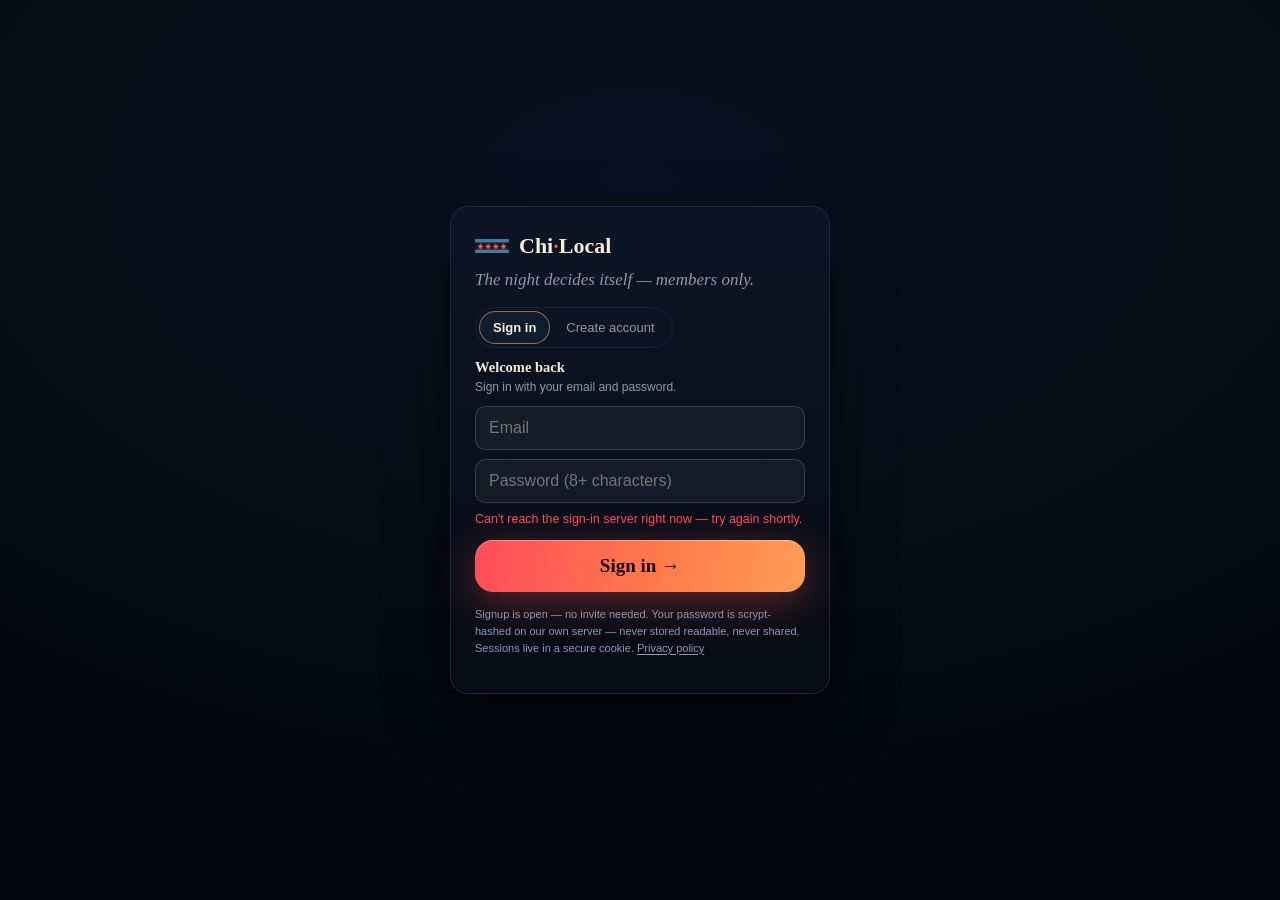
==== commit f042d512: "round 17 (part 2): the app-logic fixes — clock, state machine, two-phone protocol The other half of " ====
--- a/site/index.html
+++ b/site/index.html
@@ -17,7 +17,7 @@
 <link rel="preconnect" href="https://c.basemaps.cartocdn.com" crossorigin/>
 <link rel="preconnect" href="https://d.basemaps.cartocdn.com" crossorigin/>
 <link rel="preconnect" href="https://server.arcgisonline.com" crossorigin/>
-<link rel="stylesheet" href="css/night.css?v=n23"/>
+<link rel="stylesheet" href="css/night.css?v=n24"/>
 <!-- the Chicago star, six points, in night coral — the city on the tab -->
 <link rel="icon" href="data:image/svg+xml,%3Csvg xmlns='http://www.w3.org/2000/svg' viewBox='0 0 24 24'%3E%3Crect width='24' height='24' rx='5' fill='%23070c16'/%3E%3Cpath fill='%23ff4b5c' d='M12 3.2 13.3 8.5 17.9 5.6 15 10.2 20.3 11.5 15 12.8 17.9 17.4 13.3 14.5 12 19.8 10.7 14.5 6.1 17.4 9 12.8 3.7 11.5 9 10.2 6.1 5.6 10.7 8.5Z'/%3E%3C/svg%3E"/>
 </head>
@@ -400,6 +400,6 @@
   </footer>
 </div>
 
-<script type="module" src="js/night/app.js?v=n23"></script>
+<script type="module" src="js/night/app.js?v=n24"></script>
 </body>
 </html>
--- a/site/css/night.css
+++ b/site/css/night.css
@@ -45,6 +45,9 @@
 a:hover { text-decoration: underline; }
 /* keyboard users get one consistent, visible ring — mouse users never see it */
 :focus-visible { outline: 2px solid var(--skyblue); outline-offset: 2px; }
+/* headings focused programmatically (screen changes move focus for AT)
+ * aren't interactive — no ring on them */
+[tabindex="-1"]:focus-visible { outline: none; }
 * { scrollbar-width: thin; scrollbar-color: var(--line) transparent; }
 
 #app { position: relative; height: 100dvh; display: flex; flex-direction: column; opacity: 0; transition: opacity .5s; }
